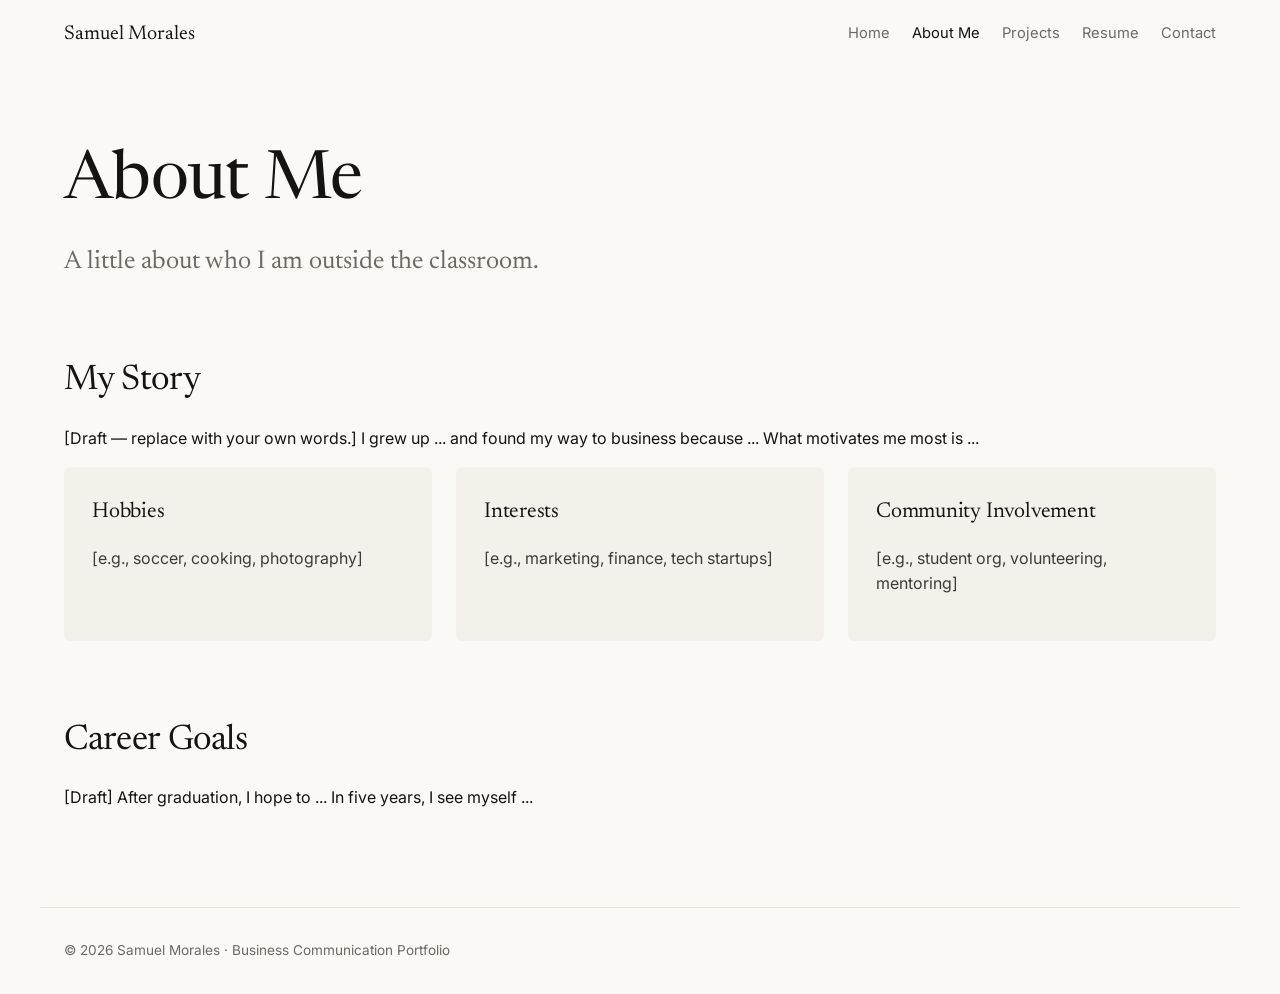
==== about.html @ d6291f50 "Restyle with warm editorial look and color-panel hero Co-Authored-By: Claude Opus 5.5 <noreply@anthr" ====
<!doctype html><html lang="en"><head><meta charset="utf-8"><meta name="viewport" content="width=device-width,initial-scale=1">
<title>About Me | Samuel Morales</title><link rel="preconnect" href="https://fonts.googleapis.com"><link href="https://fonts.googleapis.com/css2?family=Inter:wght@400;500;600&family=Newsreader:opsz,wght@6..72,400;6..72,500&display=swap" rel="stylesheet"><link rel="stylesheet" href="style.css"></head><body>
<header><nav><a class="brand" href="index.html">Samuel Morales</a><ul>
<li><a href="index.html">Home</a></li>
<li><a href="about.html" class="active">About Me</a></li>
<li><a href="projects.html">Projects</a></li>
<li><a href="resume.html">Resume</a></li>
<li><a href="contact.html">Contact</a></li>
</ul></nav></header><main>
<h1>About Me</h1>
<p class="lead">A little about who I am outside the classroom.</p>
<h2>My Story</h2>
<p>[Draft — replace with your own words.] I grew up ... and found my way to business because ... What motivates me most is ...</p>
<div class="grid">
<div class="card"><h3>Hobbies</h3><p>[e.g., soccer, cooking, photography]</p></div>
<div class="card"><h3>Interests</h3><p>[e.g., marketing, finance, tech startups]</p></div>
<div class="card"><h3>Community Involvement</h3><p>[e.g., student org, volunteering, mentoring]</p></div>
</div>
<h2>Career Goals</h2>
<p>[Draft] After graduation, I hope to ... In five years, I see myself ...</p>
</main><footer>© 2026 Samuel Morales · Business Communication Portfolio</footer></body></html>
---- style.css ----
:root{--bg:#faf9f5;--ink:#141413;--muted:#6b6a65;--line:#e4e1d8;--accent:#b0522c;--card:#f3f1ea;
--serif:"Newsreader",Georgia,"Times New Roman",serif;--sans:"Inter",system-ui,-apple-system,sans-serif}
*{box-sizing:border-box}
body{margin:0;font-family:var(--sans);background:var(--bg);color:var(--ink);line-height:1.6;-webkit-font-smoothing:antialiased}
a{color:inherit;text-underline-offset:3px}
header{position:sticky;top:0;background:rgba(250,249,245,.92);backdrop-filter:blur(8px);z-index:10}
nav{max-width:1200px;margin:auto;display:flex;flex-wrap:wrap;align-items:center;justify-content:space-between;padding:18px 24px;gap:12px}
.brand{font-family:var(--serif);font-size:1.25rem;text-decoration:none}
nav ul{list-style:none;display:flex;flex-wrap:wrap;gap:22px;margin:0;padding:0;font-size:.92rem}
nav ul a{text-decoration:none;color:var(--muted)}
nav ul a.active,nav ul a:hover{color:var(--ink)}
main{max-width:1200px;margin:auto;padding:24px 24px 80px}
h1,h2,h3{font-family:var(--serif);font-weight:400;letter-spacing:-.01em}
h1{font-size:clamp(2.4rem,6vw,4.2rem);line-height:1.05;margin:56px 0 16px}
h2{font-size:clamp(1.6rem,3vw,2.2rem);margin:72px 0 16px}
h3{font-size:1.35rem;margin:0 0 8px}
.lead,.prose{font-family:var(--serif);font-size:clamp(1.25rem,2.2vw,1.6rem);line-height:1.45;max-width:640px}
.prose{margin:72px auto}
.lead{color:var(--muted)}
.kicker{font-size:.8rem;letter-spacing:.12em;text-transform:uppercase;color:var(--muted)}
/* triptych hero */
.triptych{display:grid;grid-template-columns:1fr 1.15fr 1fr;gap:4px;margin:0 -24px;height:min(72vh,620px)}
.panel{position:relative;overflow:hidden;display:flex;align-items:flex-end;padding:28px;color:#f6f1e7}
.panel::after{content:"";position:absolute;inset:0;opacity:.18;mix-blend-mode:overlay;background-image:url("data:image/svg+xml,%3Csvg xmlns='http://www.w3.org/2000/svg' width='160' height='160'%3E%3Cfilter id='n'%3E%3CfeTurbulence type='fractalNoise' baseFrequency='.85' numOctaves='3'/%3E%3C/filter%3E%3Crect width='100%25' height='100%25' filter='url(%23n)'/%3E%3C/svg%3E")}
.p1{background:linear-gradient(170deg,#e8c55a,#d9a93c 70%,#8d7a5c)}
.p2{background:linear-gradient(180deg,#1d2a44 0%,#5a7fae 40%,#c7a6a0 68%,#e07a3a 80%,#2a1a17 100%);align-items:center;justify-content:center;text-align:center}
.p3{background:radial-gradient(120% 60% at 50% 110%,#a4552c,#3a2a22 55%,#1b1a19)}
.panel span{position:relative;z-index:1;font-size:.85rem;letter-spacing:.08em;text-transform:uppercase}
.p2 h1{position:relative;z-index:1;margin:0;color:#fbf6ec;font-size:clamp(2rem,4.5vw,3.6rem)}
.p2 p{position:relative;z-index:1;margin:10px 0 0;font-family:var(--serif);font-size:1.15rem;opacity:.9}
.photo{width:100%;max-width:340px;aspect-ratio:4/5;object-fit:cover;border-radius:4px;background:#e9e4d8}
.split{display:grid;grid-template-columns:340px 1fr;gap:56px;align-items:start}
.btn{display:inline-block;background:var(--ink);color:var(--bg);padding:12px 22px;border-radius:8px;text-decoration:none;font-weight:500;margin:8px 8px 0 0;font-size:.95rem}
.btn.ghost{background:transparent;color:var(--ink);border:1px solid var(--ink)}
.grid{display:grid;grid-template-columns:repeat(auto-fit,minmax(260px,1fr));gap:24px}
.card{background:var(--card);border-radius:6px;padding:28px}
.card p{color:#3d3c38}
.placeholder{display:flex;align-items:center;justify-content:center;aspect-ratio:16/9;border:1px dashed #c9c5ba;border-radius:4px;color:var(--muted);text-align:center;padding:16px;margin-bottom:16px;font-size:.92rem}
.tag{font-size:.75rem;letter-spacing:.12em;text-transform:uppercase;color:var(--accent)}
iframe.doc{width:100%;height:900px;border:1px solid var(--line);border-radius:6px;background:#fff}
footer{max-width:1200px;margin:auto;color:var(--muted);padding:32px 24px;border-top:1px solid var(--line);font-size:.85rem}
@media(max-width:760px){.triptych{grid-template-columns:1fr;height:auto}.p1,.p3{height:120px}.p2{height:380px}.split{grid-template-columns:1fr}}
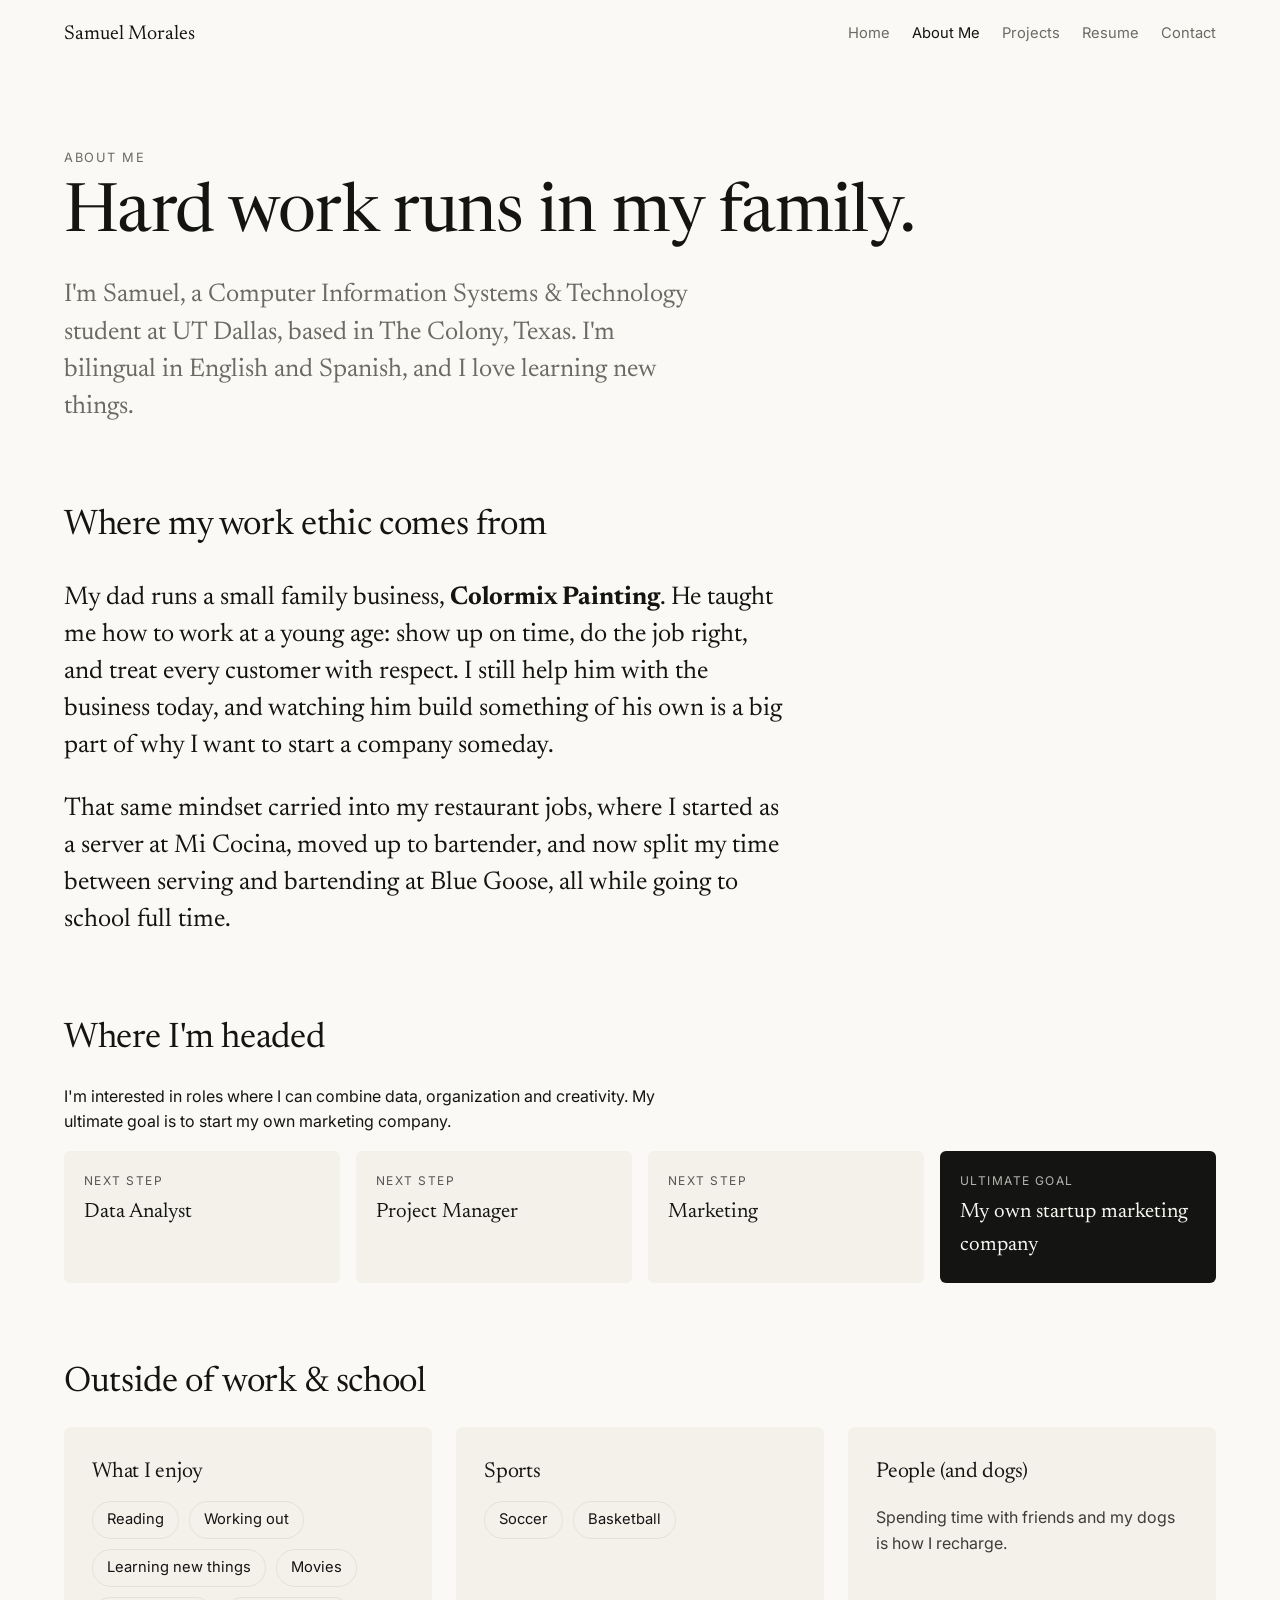
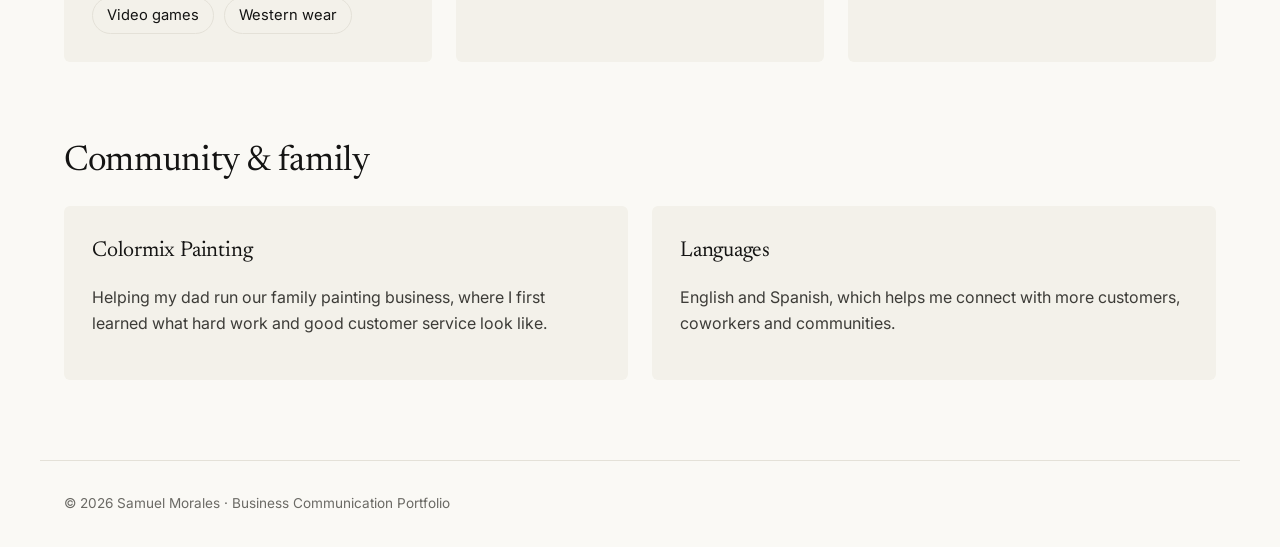
==== commit 1ba18a74: "Write About Me page Co-Authored-By: Claude Opus 5.5 <noreply@anthropic.com>" ====
--- a/about.html
+++ b/about.html
@@ -7,15 +7,35 @@
 <li><a href="resume.html">Resume</a></li>
 <li><a href="contact.html">Contact</a></li>
 </ul></nav></header><main>
-<h1>About Me</h1>
-<p class="lead">A little about who I am outside the classroom.</p>
-<h2>My Story</h2>
-<p>[Draft — replace with your own words.] I grew up ... and found my way to business because ... What motivates me most is ...</p>
+<p class="kicker" style="margin-top:56px">About me</p>
+<h1 style="margin-top:8px">Hard work runs in my family.</h1>
+<p class="lead">I'm Samuel, a Computer Information Systems &amp; Technology student at UT Dallas, based in The Colony, Texas. I'm bilingual in English and Spanish, and I love learning new things.</p>
+
+<h2>Where my work ethic comes from</h2>
+<div class="prose" style="margin:0;max-width:720px">
+<p>My dad runs a small family business, <strong>Colormix Painting</strong>. He taught me how to work at a young age: show up on time, do the job right, and treat every customer with respect. I still help him with the business today, and watching him build something of his own is a big part of why I want to start a company someday.</p>
+<p>That same mindset carried into my restaurant jobs, where I started as a server at Mi Cocina, moved up to bartender, and now split my time between serving and bartending at Blue Goose, all while going to school full time.</p>
+</div>
+
+<h2>Where I'm headed</h2>
+<p style="max-width:640px">I'm interested in roles where I can combine data, organization and creativity. My ultimate goal is to start my own marketing company.</p>
+<div class="path">
+<div><small>Next step</small><b>Data Analyst</b></div>
+<div><small>Next step</small><b>Project Manager</b></div>
+<div><small>Next step</small><b>Marketing</b></div>
+<div class="goal"><small>Ultimate goal</small><b>My own startup marketing company</b></div>
+</div>
+
+<h2>Outside of work &amp; school</h2>
 <div class="grid">
-<div class="card"><h3>Hobbies</h3><p>[e.g., soccer, cooking, photography]</p></div>
-<div class="card"><h3>Interests</h3><p>[e.g., marketing, finance, tech startups]</p></div>
-<div class="card"><h3>Community Involvement</h3><p>[e.g., student org, volunteering, mentoring]</p></div>
+<div class="card"><h3>What I enjoy</h3><div class="tags"><span>Reading</span><span>Working out</span><span>Learning new things</span><span>Movies</span><span>Video games</span><span>Western wear</span></div></div>
+<div class="card"><h3>Sports</h3><div class="tags"><span>Soccer</span><span>Basketball</span></div></div>
+<div class="card"><h3>People (and dogs)</h3><p>Spending time with friends and my dogs is how I recharge.</p></div>
 </div>
-<h2>Career Goals</h2>
-<p>[Draft] After graduation, I hope to ... In five years, I see myself ...</p>
+
+<h2>Community &amp; family</h2>
+<div class="grid">
+<div class="card"><h3>Colormix Painting</h3><p>Helping my dad run our family painting business, where I first learned what hard work and good customer service look like.</p></div>
+<div class="card"><h3>Languages</h3><p>English and Spanish, which helps me connect with more customers, coworkers and communities.</p></div>
+</div>
 </main><footer>© 2026 Samuel Morales · Business Communication Portfolio</footer></body></html>
--- a/style.css
+++ b/style.css
@@ -40,3 +40,41 @@
 iframe.doc{width:100%;height:900px;border:1px solid var(--line);border-radius:6px;background:#fff}
 footer{max-width:1200px;margin:auto;color:var(--muted);padding:32px 24px;border-top:1px solid var(--line);font-size:.85rem}
 @media(max-width:760px){.triptych{grid-template-columns:1fr;height:auto}.p1,.p3{height:120px}.p2{height:380px}.split{grid-template-columns:1fr}}
+.project{padding:56px 0;border-top:1px solid var(--line)}
+.project:first-of-type{border-top:0}
+.project-head{display:grid;grid-template-columns:1fr 1fr;gap:40px;align-items:end;margin-bottom:28px}
+.project-head h2{margin:6px 0 0}
+.slides{display:flex;gap:16px;overflow-x:auto;scroll-snap-type:x mandatory;padding-bottom:12px}
+.slides img{flex:0 0 min(78%,560px);scroll-snap-align:start;border-radius:6px;border:1px solid var(--line);aspect-ratio:16/9;object-fit:cover}
+.reflect{display:grid;grid-template-columns:repeat(auto-fit,minmax(240px,1fr));gap:24px;margin-top:28px}
+.reflect h3{font-size:1.1rem}
+.reflect p{margin:0;color:#3d3c38}
+.todo{color:var(--accent)}
+@media(max-width:760px){.project-head{grid-template-columns:1fr;gap:8px}}
+.docs{display:grid;grid-template-columns:1fr 1fr;gap:24px}
+.docs figure{margin:0}
+.docs img{width:100%;border:1px solid var(--line);border-radius:6px;box-shadow:0 8px 24px rgba(20,20,19,.06);background:#fff}
+.docs figcaption{font-size:.85rem;color:var(--muted);margin-top:8px}
+@media(max-width:760px){.docs{grid-template-columns:1fr}}
+.stats{display:grid;grid-template-columns:repeat(auto-fit,minmax(160px,1fr));gap:16px;margin:8px 0 28px}
+.stat{background:var(--card);border-radius:6px;padding:20px}
+.stat b{display:block;font-family:var(--serif);font-weight:400;font-size:2rem;line-height:1.1}
+.stat span{font-size:.85rem;color:var(--muted)}
+.shots{display:grid;grid-template-columns:repeat(3,1fr);gap:20px}
+.shots figure{margin:0}
+.shots img{width:100%;border-radius:6px;border:1px solid var(--line)}
+.shots figcaption{font-size:.85rem;color:var(--muted);margin-top:6px}
+@media(max-width:760px){.shots{grid-template-columns:1fr}}
+.timeline{list-style:none;margin:0 0 32px;padding:0;display:grid;grid-template-columns:repeat(auto-fit,minmax(200px,1fr));gap:0;border-top:2px solid var(--ink)}
+.timeline li{padding:14px 18px 0 0;position:relative}
+.timeline li::before{content:"";position:absolute;top:-7px;left:0;width:12px;height:12px;border-radius:50%;background:var(--bg);border:2px solid var(--ink)}
+.timeline .when{font-size:.8rem;letter-spacing:.08em;text-transform:uppercase;color:var(--muted);display:block;margin-top:6px}
+.timeline b{font-family:var(--serif);font-weight:400;font-size:1.2rem;display:block}
+.timeline li.gap::before{border-style:dashed;border-color:var(--muted)}
+.tags{display:flex;flex-wrap:wrap;gap:10px;margin-top:12px}
+.tags span{background:var(--card);border:1px solid var(--line);border-radius:999px;padding:6px 14px;font-size:.92rem}
+.path{display:grid;grid-template-columns:repeat(auto-fit,minmax(180px,1fr));gap:16px;margin-top:16px}
+.path div{background:var(--card);border-radius:6px;padding:20px}
+.path div.goal{background:var(--ink);color:var(--bg)}
+.path small{display:block;font-size:.75rem;letter-spacing:.12em;text-transform:uppercase;opacity:.7;margin-bottom:6px}
+.path b{font-family:var(--serif);font-weight:400;font-size:1.3rem}
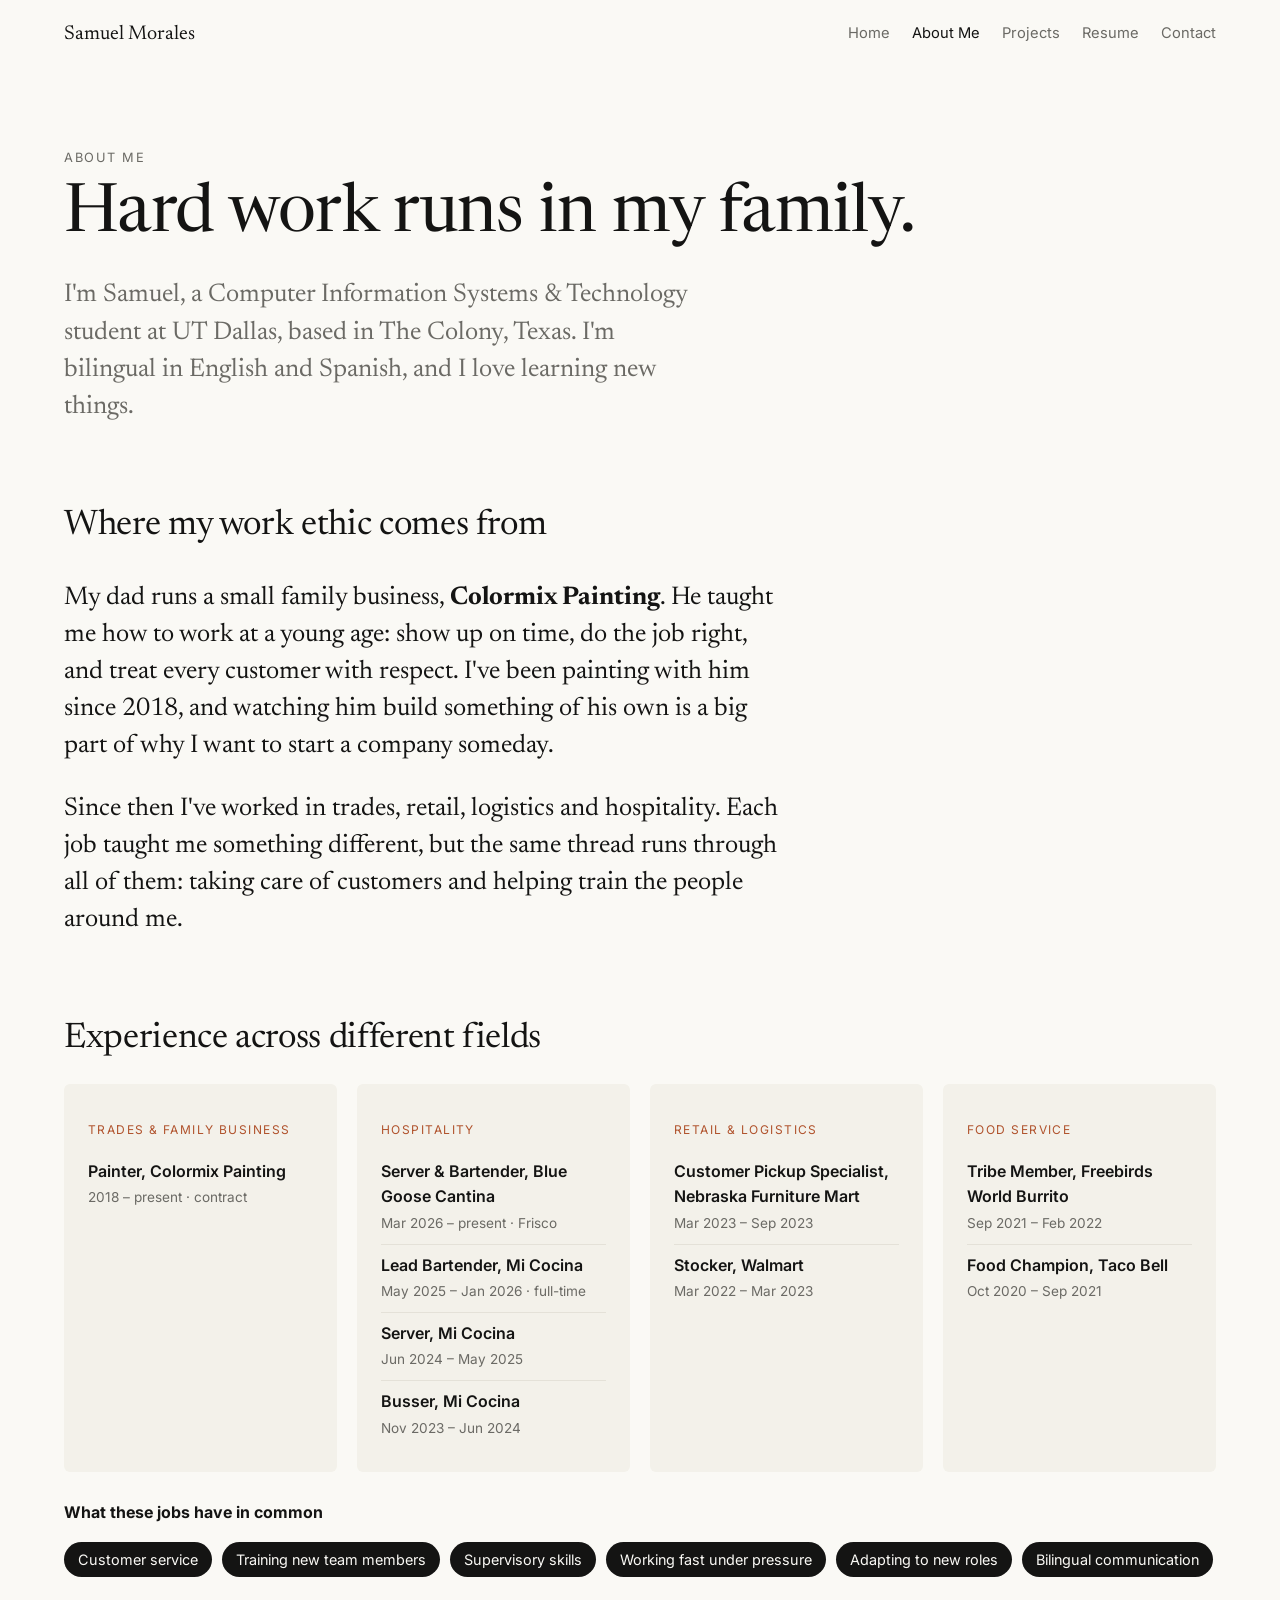
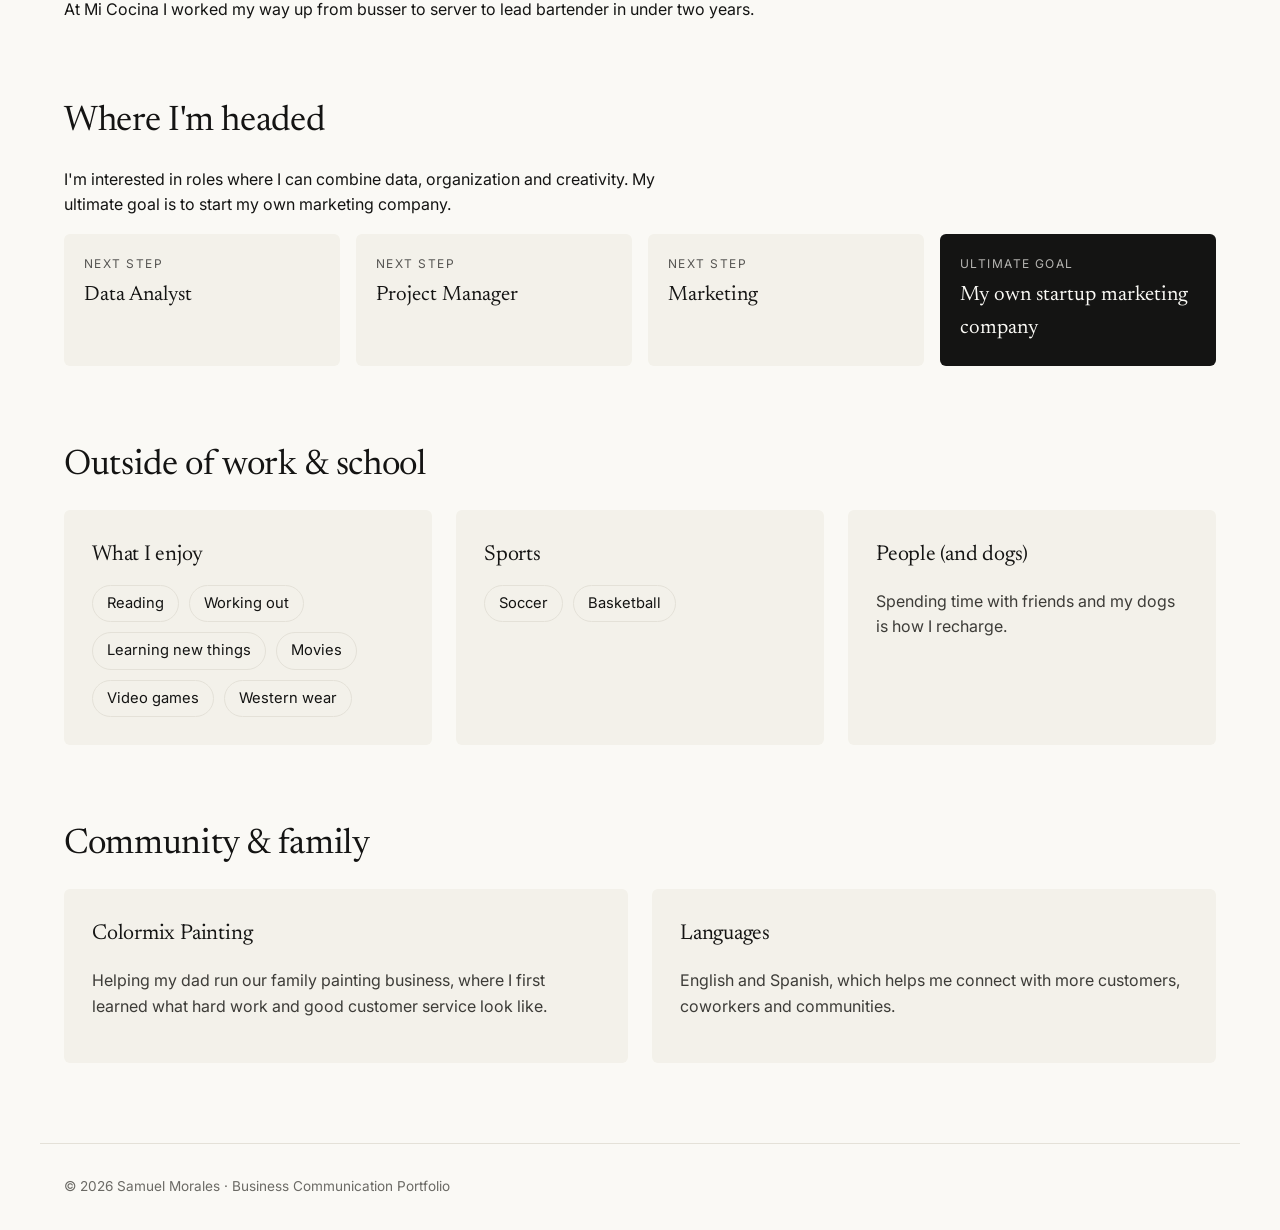
==== commit cf738af0: "About Me: show experience across fields from LinkedIn; align timeline dates Co-Authored-By: Claude O" ====
--- a/about.html
+++ b/about.html
@@ -13,9 +13,33 @@
 
 <h2>Where my work ethic comes from</h2>
 <div class="prose" style="margin:0;max-width:720px">
-<p>My dad runs a small family business, <strong>Colormix Painting</strong>. He taught me how to work at a young age: show up on time, do the job right, and treat every customer with respect. I still help him with the business today, and watching him build something of his own is a big part of why I want to start a company someday.</p>
-<p>That same mindset carried into my restaurant jobs, where I started as a server at Mi Cocina, moved up to bartender, and now split my time between serving and bartending at Blue Goose, all while going to school full time.</p>
+<p>My dad runs a small family business, <strong>Colormix Painting</strong>. He taught me how to work at a young age: show up on time, do the job right, and treat every customer with respect. I've been painting with him since 2018, and watching him build something of his own is a big part of why I want to start a company someday.</p>
+<p>Since then I've worked in trades, retail, logistics and hospitality. Each job taught me something different, but the same thread runs through all of them: taking care of customers and helping train the people around me.</p>
 </div>
+
+<h2>Experience across different fields</h2>
+<div class="fields">
+<div class="field"><p class="tag">Trades &amp; family business</p><ul>
+<li><b>Painter, Colormix Painting</b><span>2018 – present · contract</span></li>
+</ul></div>
+<div class="field"><p class="tag">Hospitality</p><ul>
+<li><b>Server &amp; Bartender, Blue Goose Cantina</b><span>Mar 2026 – present · Frisco</span></li>
+<li><b>Lead Bartender, Mi Cocina</b><span>May 2025 – Jan 2026 · full-time</span></li>
+<li><b>Server, Mi Cocina</b><span>Jun 2024 – May 2025</span></li>
+<li><b>Busser, Mi Cocina</b><span>Nov 2023 – Jun 2024</span></li>
+</ul></div>
+<div class="field"><p class="tag">Retail &amp; logistics</p><ul>
+<li><b>Customer Pickup Specialist, Nebraska Furniture Mart</b><span>Mar 2023 – Sep 2023</span></li>
+<li><b>Stocker, Walmart</b><span>Mar 2022 – Mar 2023</span></li>
+</ul></div>
+<div class="field"><p class="tag">Food service</p><ul>
+<li><b>Tribe Member, Freebirds World Burrito</b><span>Sep 2021 – Feb 2022</span></li>
+<li><b>Food Champion, Taco Bell</b><span>Oct 2020 – Sep 2021</span></li>
+</ul></div>
+</div>
+<p style="margin-top:28px"><strong>What these jobs have in common</strong></p>
+<div class="skills"><span>Customer service</span><span>Training new team members</span><span>Supervisory skills</span><span>Working fast under pressure</span><span>Adapting to new roles</span><span>Bilingual communication</span></div>
+<p style="margin-top:20px">At Mi Cocina I worked my way up from busser to server to lead bartender in under two years.</p>
 
 <h2>Where I'm headed</h2>
 <p style="max-width:640px">I'm interested in roles where I can combine data, organization and creativity. My ultimate goal is to start my own marketing company.</p>
--- a/style.css
+++ b/style.css
@@ -78,3 +78,12 @@
 .path div.goal{background:var(--ink);color:var(--bg)}
 .path small{display:block;font-size:.75rem;letter-spacing:.12em;text-transform:uppercase;opacity:.7;margin-bottom:6px}
 .path b{font-family:var(--serif);font-weight:400;font-size:1.3rem}
+.fields{display:grid;grid-template-columns:repeat(auto-fit,minmax(250px,1fr));gap:20px;margin-top:16px}
+.field{background:var(--card);border-radius:6px;padding:24px}
+.field ul{list-style:none;margin:10px 0 0;padding:0}
+.field li{padding:8px 0;border-top:1px solid var(--line)}
+.field li:first-child{border-top:0}
+.field li b{font-weight:600;display:block}
+.field li span{font-size:.85rem;color:var(--muted)}
+.skills{display:flex;flex-wrap:wrap;gap:10px;margin-top:16px}
+.skills span{background:var(--ink);color:var(--bg);border-radius:999px;padding:6px 14px;font-size:.9rem}
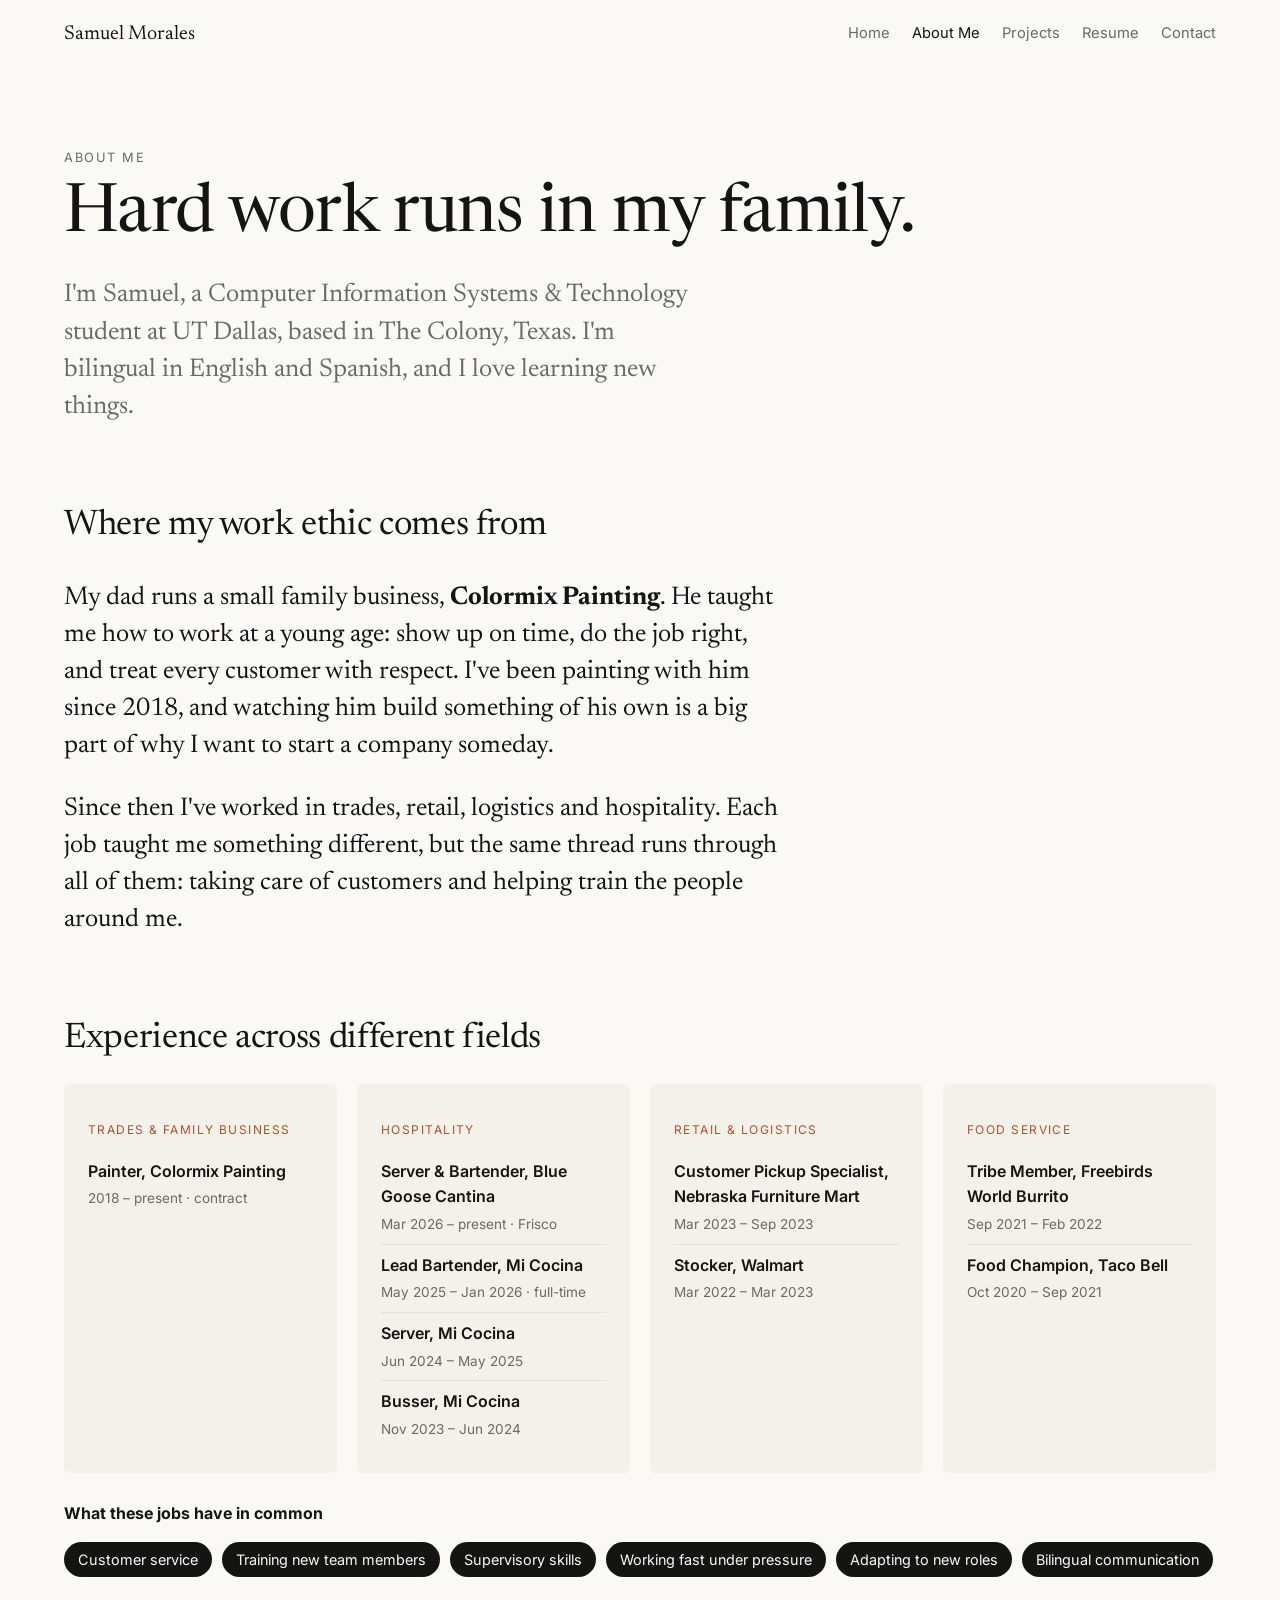
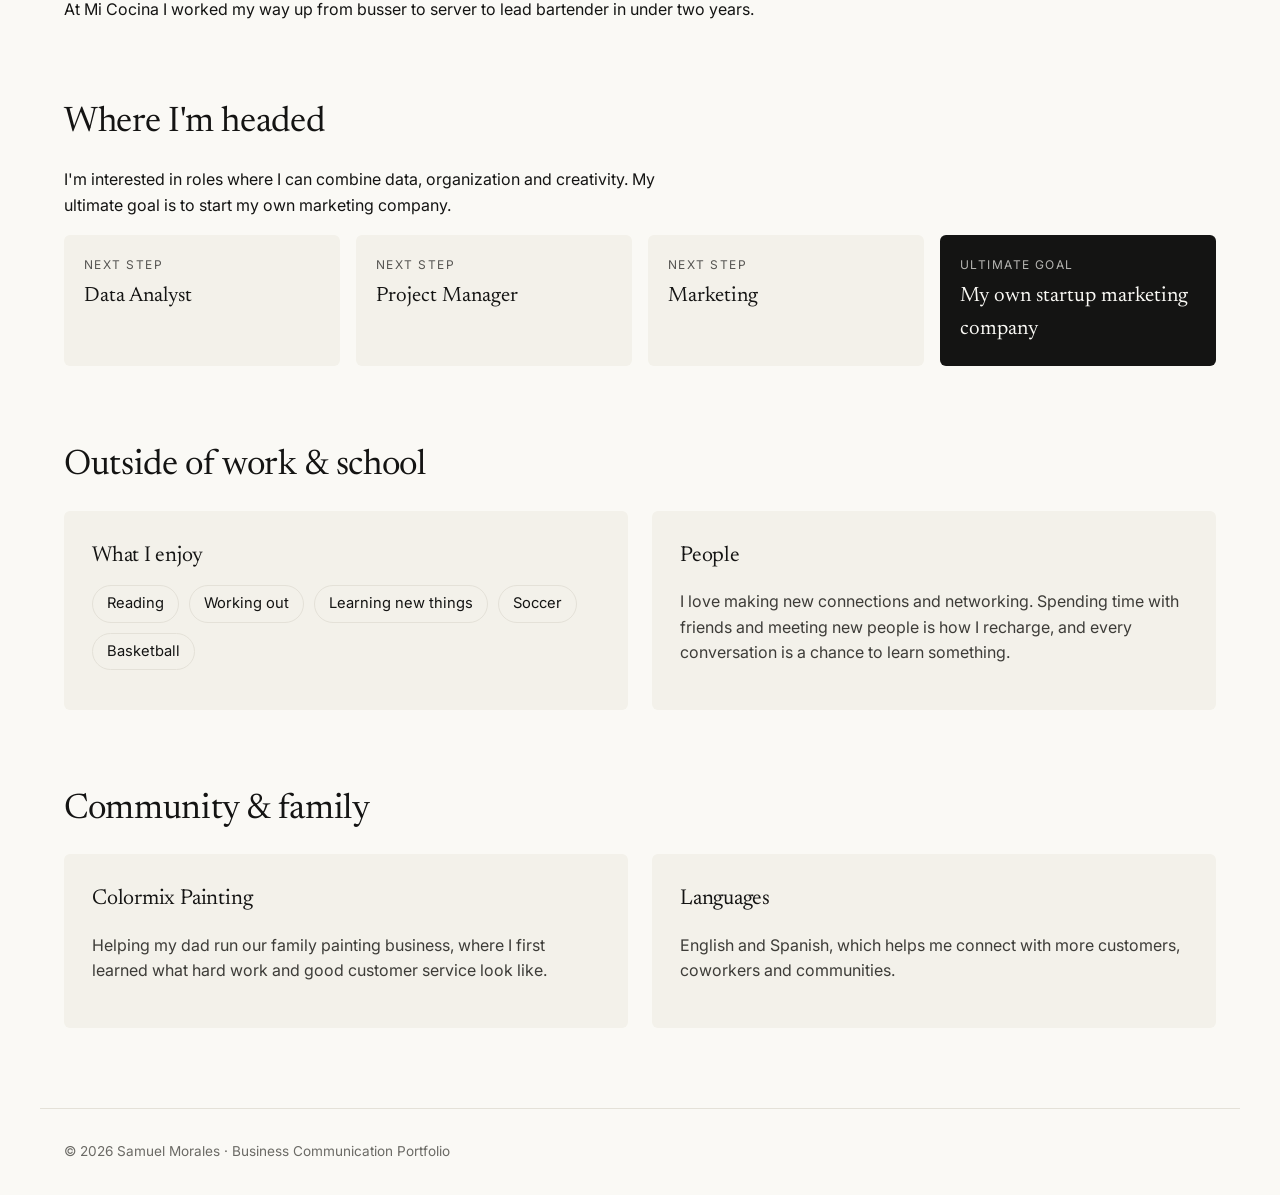
==== commit 012e6fd4: "About Me: spacing under job titles, merge sports into interests, networking Co-Authored-By: Claude O" ====
--- a/about.html
+++ b/about.html
@@ -52,9 +52,8 @@
 
 <h2>Outside of work &amp; school</h2>
 <div class="grid">
-<div class="card"><h3>What I enjoy</h3><div class="tags"><span>Reading</span><span>Working out</span><span>Learning new things</span><span>Movies</span><span>Video games</span><span>Western wear</span></div></div>
-<div class="card"><h3>Sports</h3><div class="tags"><span>Soccer</span><span>Basketball</span></div></div>
-<div class="card"><h3>People (and dogs)</h3><p>Spending time with friends and my dogs is how I recharge.</p></div>
+<div class="card"><h3>What I enjoy</h3><div class="tags"><span>Reading</span><span>Working out</span><span>Learning new things</span><span>Soccer</span><span>Basketball</span></div></div>
+<div class="card"><h3>People</h3><p>I love making new connections and networking. Spending time with friends and meeting new people is how I recharge, and every conversation is a chance to learn something.</p></div>
 </div>
 
 <h2>Community &amp; family</h2>
--- a/style.css
+++ b/style.css
@@ -87,3 +87,4 @@
 .field li span{font-size:.85rem;color:var(--muted)}
 .skills{display:flex;flex-wrap:wrap;gap:10px;margin-top:16px}
 .skills span{background:var(--ink);color:var(--bg);border-radius:999px;padding:6px 14px;font-size:.9rem}
+.field li span{display:block;margin-top:4px}
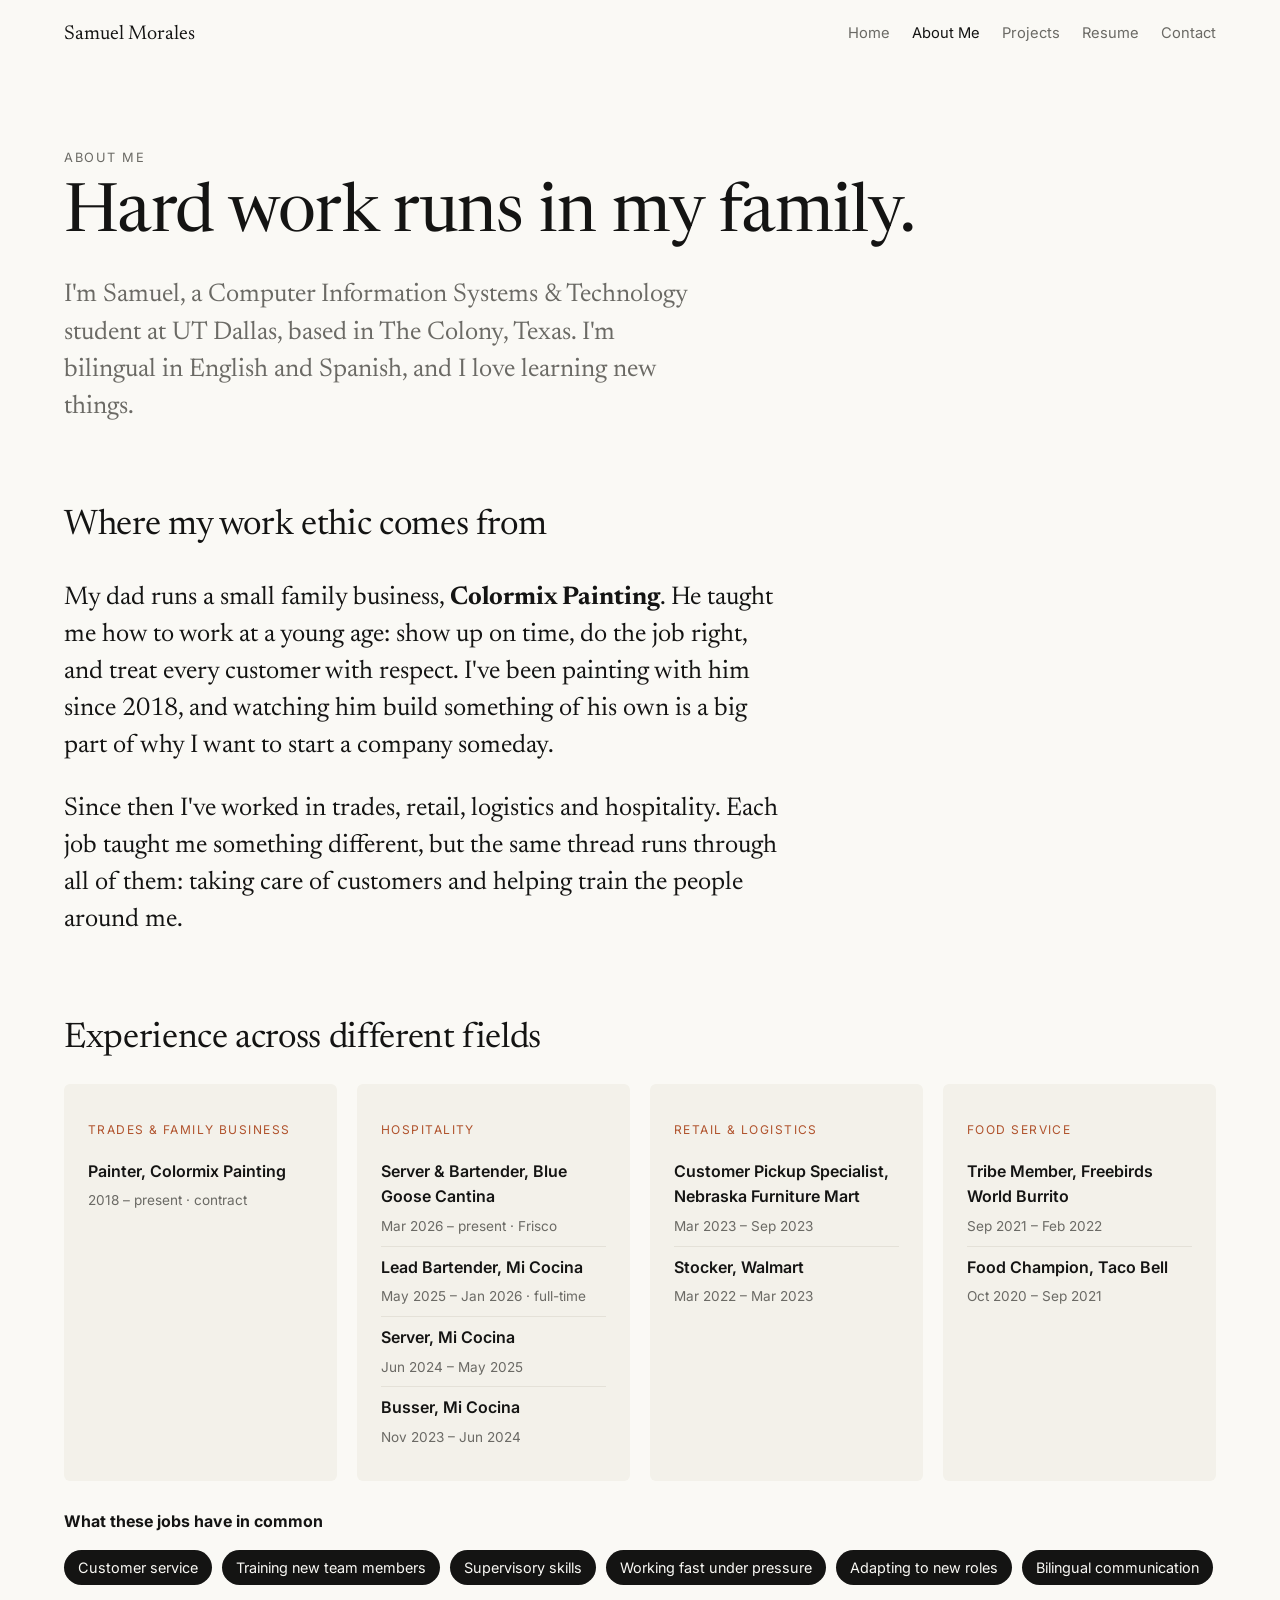
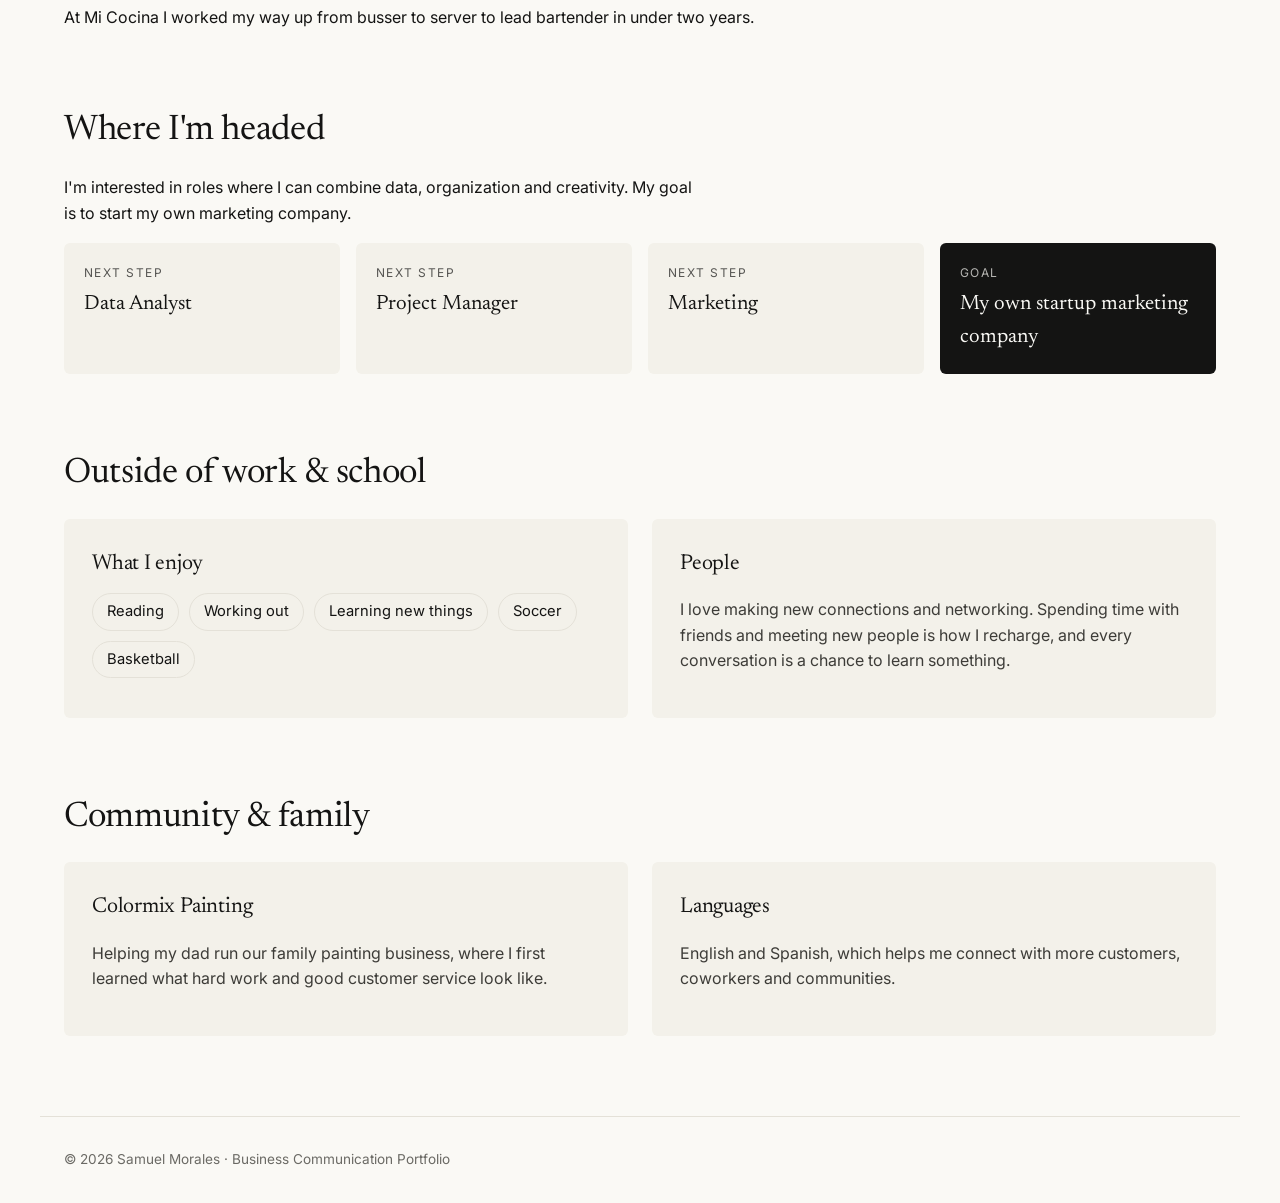
==== commit 7b99cd60: "Rename ultimate goal to goal; refresh stylesheet so spacing shows Co-Authored-By: Claude Opus 5.5 <n" ====
--- a/about.html
+++ b/about.html
@@ -1,5 +1,5 @@
 <!doctype html><html lang="en"><head><meta charset="utf-8"><meta name="viewport" content="width=device-width,initial-scale=1">
-<title>About Me | Samuel Morales</title><link rel="preconnect" href="https://fonts.googleapis.com"><link href="https://fonts.googleapis.com/css2?family=Inter:wght@400;500;600&family=Newsreader:opsz,wght@6..72,400;6..72,500&display=swap" rel="stylesheet"><link rel="stylesheet" href="style.css"></head><body>
+<title>About Me | Samuel Morales</title><link rel="preconnect" href="https://fonts.googleapis.com"><link href="https://fonts.googleapis.com/css2?family=Inter:wght@400;500;600&family=Newsreader:opsz,wght@6..72,400;6..72,500&display=swap" rel="stylesheet"><link rel="stylesheet" href="style.css?v=1794824903"></head><body>
 <header><nav><a class="brand" href="index.html">Samuel Morales</a><ul>
 <li><a href="index.html">Home</a></li>
 <li><a href="about.html" class="active">About Me</a></li>
@@ -42,12 +42,12 @@
 <p style="margin-top:20px">At Mi Cocina I worked my way up from busser to server to lead bartender in under two years.</p>
 
 <h2>Where I'm headed</h2>
-<p style="max-width:640px">I'm interested in roles where I can combine data, organization and creativity. My ultimate goal is to start my own marketing company.</p>
+<p style="max-width:640px">I'm interested in roles where I can combine data, organization and creativity. My goal is to start my own marketing company.</p>
 <div class="path">
 <div><small>Next step</small><b>Data Analyst</b></div>
 <div><small>Next step</small><b>Project Manager</b></div>
 <div><small>Next step</small><b>Marketing</b></div>
-<div class="goal"><small>Ultimate goal</small><b>My own startup marketing company</b></div>
+<div class="goal"><small>Goal</small><b>My own startup marketing company</b></div>
 </div>
 
 <h2>Outside of work &amp; school</h2>
--- a/style.css
+++ b/style.css
@@ -87,4 +87,4 @@
 .field li span{font-size:.85rem;color:var(--muted)}
 .skills{display:flex;flex-wrap:wrap;gap:10px;margin-top:16px}
 .skills span{background:var(--ink);color:var(--bg);border-radius:999px;padding:6px 14px;font-size:.9rem}
-.field li span{display:block;margin-top:4px}
+.field li span{display:block;margin-top:6px}
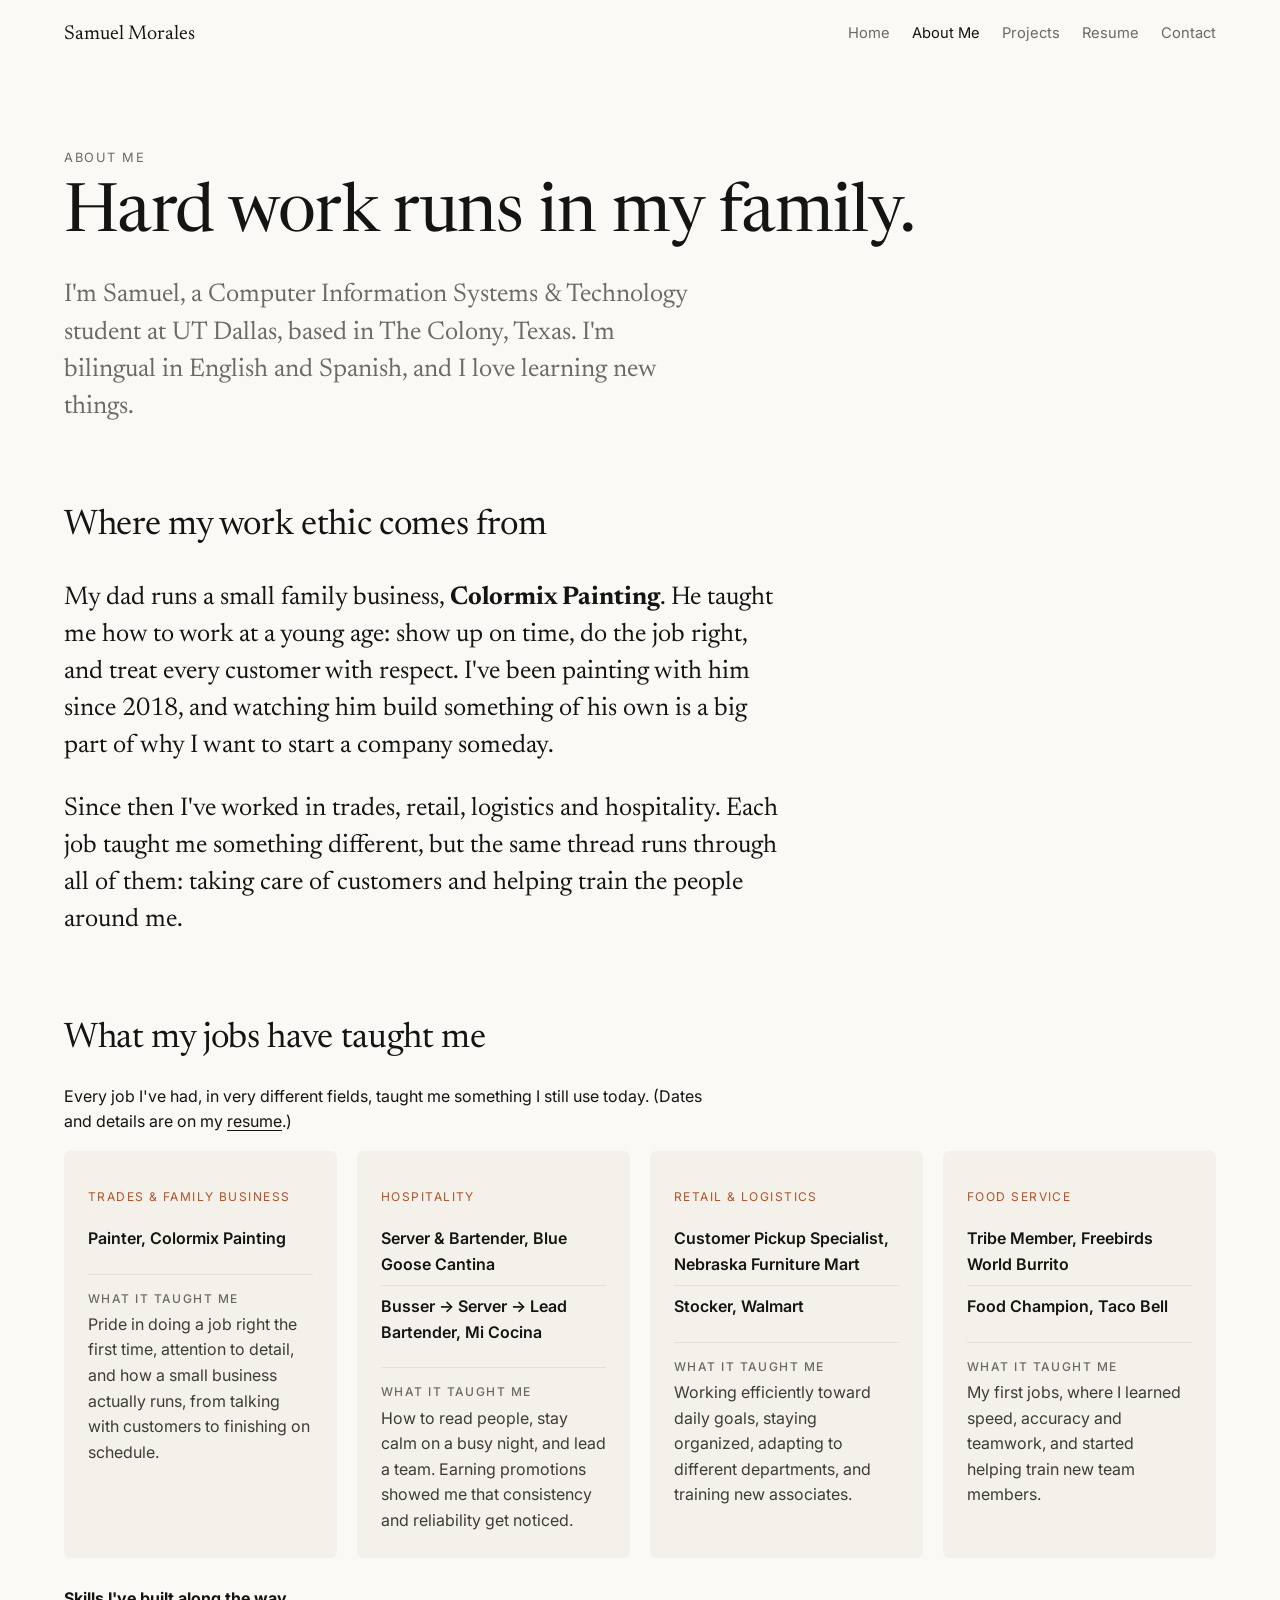
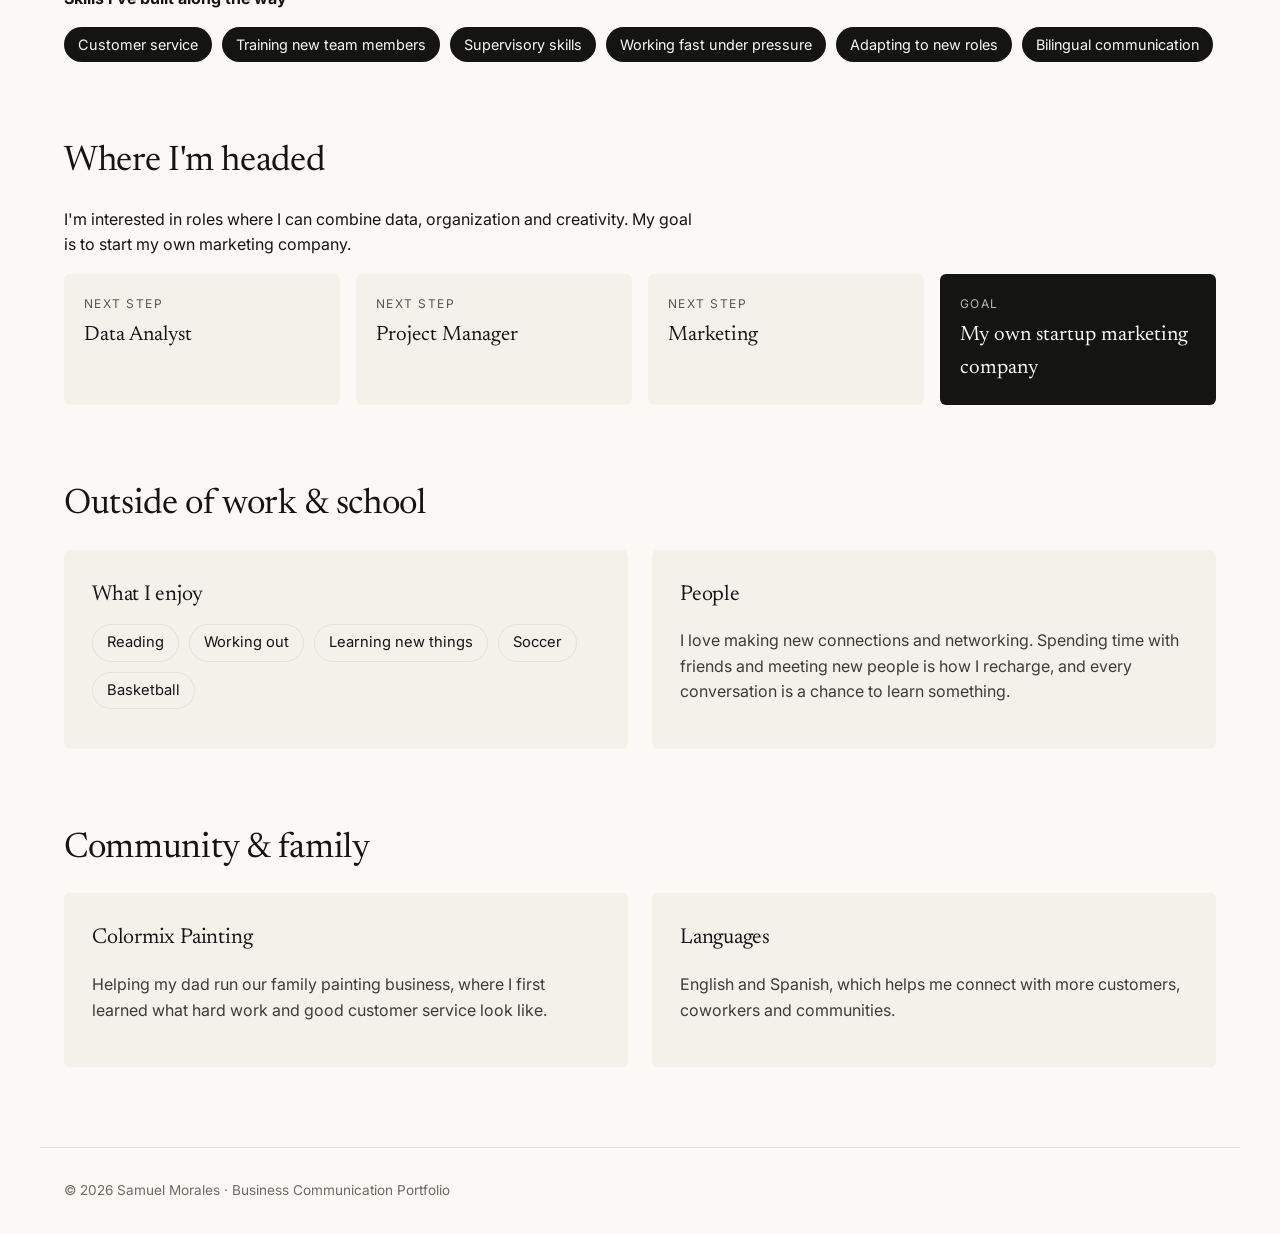
==== commit fa2f6ce5: "Move job dates to Resume page; About Me focuses on lessons learned Co-Authored-By: Claude Opus 5.5 <" ====
--- a/about.html
+++ b/about.html
@@ -1,5 +1,5 @@
 <!doctype html><html lang="en"><head><meta charset="utf-8"><meta name="viewport" content="width=device-width,initial-scale=1">
-<title>About Me | Samuel Morales</title><link rel="preconnect" href="https://fonts.googleapis.com"><link href="https://fonts.googleapis.com/css2?family=Inter:wght@400;500;600&family=Newsreader:opsz,wght@6..72,400;6..72,500&display=swap" rel="stylesheet"><link rel="stylesheet" href="style.css?v=1794824903"></head><body>
+<title>About Me | Samuel Morales</title><link rel="preconnect" href="https://fonts.googleapis.com"><link href="https://fonts.googleapis.com/css2?family=Inter:wght@400;500;600&family=Newsreader:opsz,wght@6..72,400;6..72,500&display=swap" rel="stylesheet"><link rel="stylesheet" href="style.css?v=1794825120"></head><body>
 <header><nav><a class="brand" href="index.html">Samuel Morales</a><ul>
 <li><a href="index.html">Home</a></li>
 <li><a href="about.html" class="active">About Me</a></li>
@@ -17,29 +17,27 @@
 <p>Since then I've worked in trades, retail, logistics and hospitality. Each job taught me something different, but the same thread runs through all of them: taking care of customers and helping train the people around me.</p>
 </div>
 
-<h2>Experience across different fields</h2>
+<h2>What my jobs have taught me</h2>
+<p style="max-width:640px">Every job I've had, in very different fields, taught me something I still use today. (Dates and details are on my <a href="resume.html">resume</a>.)</p>
 <div class="fields">
 <div class="field"><p class="tag">Trades &amp; family business</p><ul>
-<li><b>Painter, Colormix Painting</b><span>2018 – present · contract</span></li>
-</ul></div>
+<li><b>Painter, Colormix Painting</b></li>
+</ul><p class="learned"><b>What it taught me</b>Pride in doing a job right the first time, attention to detail, and how a small business actually runs, from talking with customers to finishing on schedule.</p></div>
 <div class="field"><p class="tag">Hospitality</p><ul>
-<li><b>Server &amp; Bartender, Blue Goose Cantina</b><span>Mar 2026 – present · Frisco</span></li>
-<li><b>Lead Bartender, Mi Cocina</b><span>May 2025 – Jan 2026 · full-time</span></li>
-<li><b>Server, Mi Cocina</b><span>Jun 2024 – May 2025</span></li>
-<li><b>Busser, Mi Cocina</b><span>Nov 2023 – Jun 2024</span></li>
-</ul></div>
+<li><b>Server &amp; Bartender, Blue Goose Cantina</b></li>
+<li><b>Busser → Server → Lead Bartender, Mi Cocina</b></li>
+</ul><p class="learned"><b>What it taught me</b>How to read people, stay calm on a busy night, and lead a team. Earning promotions showed me that consistency and reliability get noticed.</p></div>
 <div class="field"><p class="tag">Retail &amp; logistics</p><ul>
-<li><b>Customer Pickup Specialist, Nebraska Furniture Mart</b><span>Mar 2023 – Sep 2023</span></li>
-<li><b>Stocker, Walmart</b><span>Mar 2022 – Mar 2023</span></li>
-</ul></div>
+<li><b>Customer Pickup Specialist, Nebraska Furniture Mart</b></li>
+<li><b>Stocker, Walmart</b></li>
+</ul><p class="learned"><b>What it taught me</b>Working efficiently toward daily goals, staying organized, adapting to different departments, and training new associates.</p></div>
 <div class="field"><p class="tag">Food service</p><ul>
-<li><b>Tribe Member, Freebirds World Burrito</b><span>Sep 2021 – Feb 2022</span></li>
-<li><b>Food Champion, Taco Bell</b><span>Oct 2020 – Sep 2021</span></li>
-</ul></div>
+<li><b>Tribe Member, Freebirds World Burrito</b></li>
+<li><b>Food Champion, Taco Bell</b></li>
+</ul><p class="learned"><b>What it taught me</b>My first jobs, where I learned speed, accuracy and teamwork, and started helping train new team members.</p></div>
 </div>
-<p style="margin-top:28px"><strong>What these jobs have in common</strong></p>
+<p style="margin-top:28px"><strong>Skills I've built along the way</strong></p>
 <div class="skills"><span>Customer service</span><span>Training new team members</span><span>Supervisory skills</span><span>Working fast under pressure</span><span>Adapting to new roles</span><span>Bilingual communication</span></div>
-<p style="margin-top:20px">At Mi Cocina I worked my way up from busser to server to lead bartender in under two years.</p>
 
 <h2>Where I'm headed</h2>
 <p style="max-width:640px">I'm interested in roles where I can combine data, organization and creativity. My goal is to start my own marketing company.</p>
--- a/style.css
+++ b/style.css
@@ -88,3 +88,12 @@
 .skills{display:flex;flex-wrap:wrap;gap:10px;margin-top:16px}
 .skills span{background:var(--ink);color:var(--bg);border-radius:999px;padding:6px 14px;font-size:.9rem}
 .field li span{display:block;margin-top:6px}
+.field .learned{margin:14px 0 0;padding-top:14px;border-top:1px solid var(--line);color:#3d3c38}
+.field .learned b{display:block;font-size:.75rem;letter-spacing:.12em;text-transform:uppercase;color:var(--muted);font-weight:500;margin-bottom:4px}
+.jobs{list-style:none;margin:16px 0 0;padding:0;max-width:820px}
+.jobs li{display:grid;grid-template-columns:1fr auto;gap:4px 24px;padding:16px 0;border-top:1px solid var(--line)}
+.jobs li:last-child{border-bottom:1px solid var(--line)}
+.jobs b{font-weight:600}
+.jobs .co{color:var(--muted);grid-column:1}
+.jobs .dt{grid-column:2;grid-row:1/span 2;color:var(--muted);font-size:.9rem;text-align:right;white-space:nowrap}
+@media(max-width:560px){.jobs li{grid-template-columns:1fr}.jobs .dt{grid-column:1;grid-row:auto;text-align:left}}
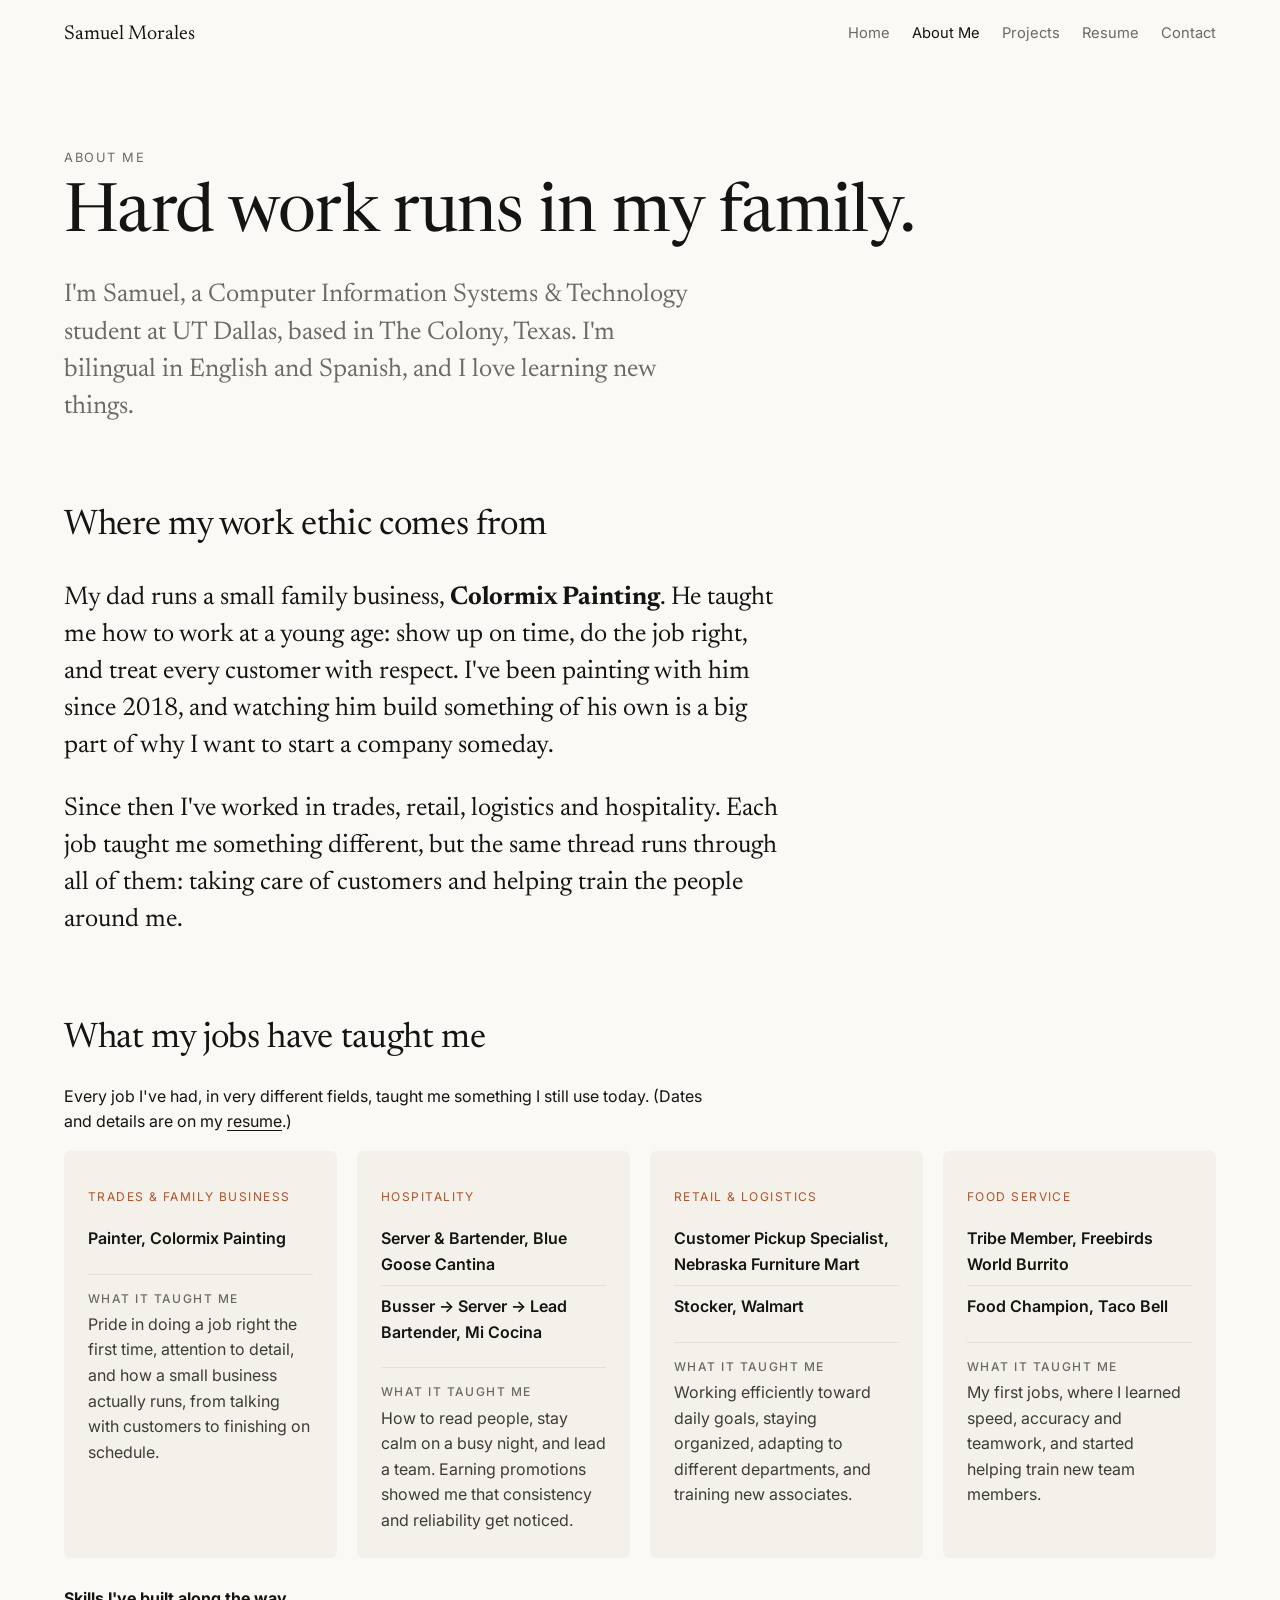
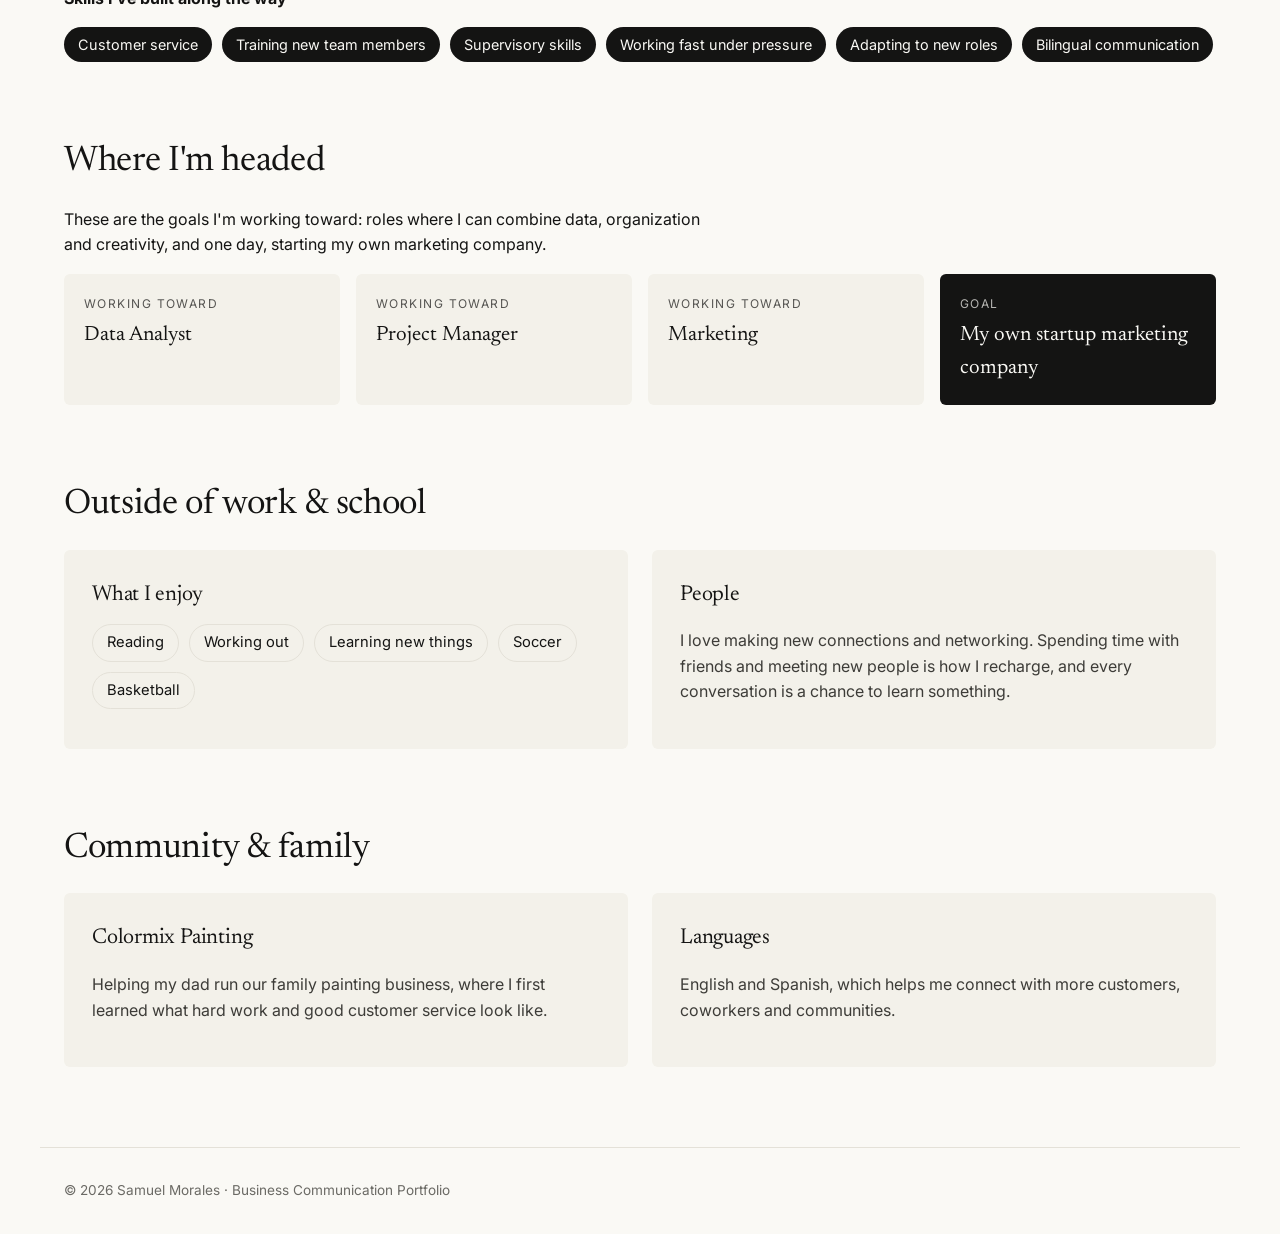
==== commit e8e67e01: "About Me: frame career roles as goals I'm working toward Co-Authored-By: Claude Opus 5.5 <noreply@an" ====
--- a/about.html
+++ b/about.html
@@ -40,11 +40,11 @@
 <div class="skills"><span>Customer service</span><span>Training new team members</span><span>Supervisory skills</span><span>Working fast under pressure</span><span>Adapting to new roles</span><span>Bilingual communication</span></div>
 
 <h2>Where I'm headed</h2>
-<p style="max-width:640px">I'm interested in roles where I can combine data, organization and creativity. My goal is to start my own marketing company.</p>
+<p style="max-width:640px">These are the goals I'm working toward: roles where I can combine data, organization and creativity, and one day, starting my own marketing company.</p>
 <div class="path">
-<div><small>Next step</small><b>Data Analyst</b></div>
-<div><small>Next step</small><b>Project Manager</b></div>
-<div><small>Next step</small><b>Marketing</b></div>
+<div><small>Working toward</small><b>Data Analyst</b></div>
+<div><small>Working toward</small><b>Project Manager</b></div>
+<div><small>Working toward</small><b>Marketing</b></div>
 <div class="goal"><small>Goal</small><b>My own startup marketing company</b></div>
 </div>
 
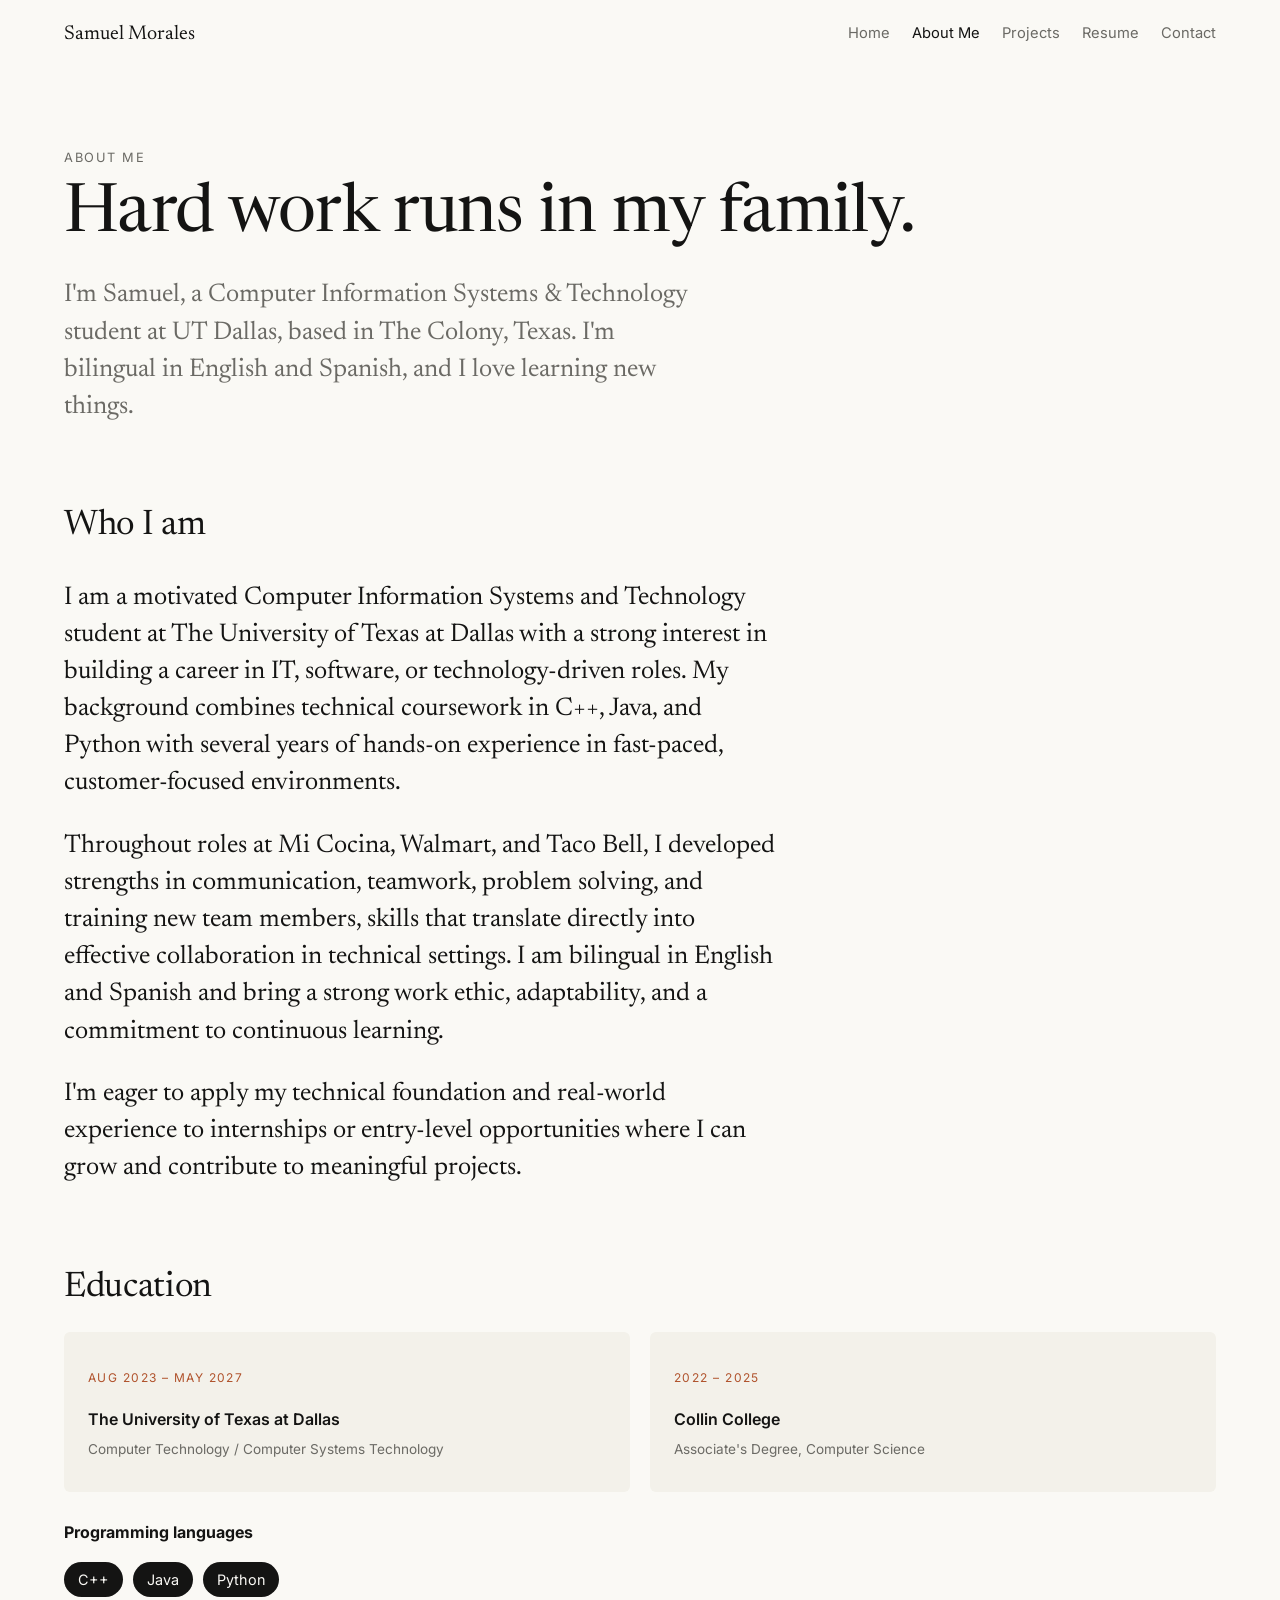
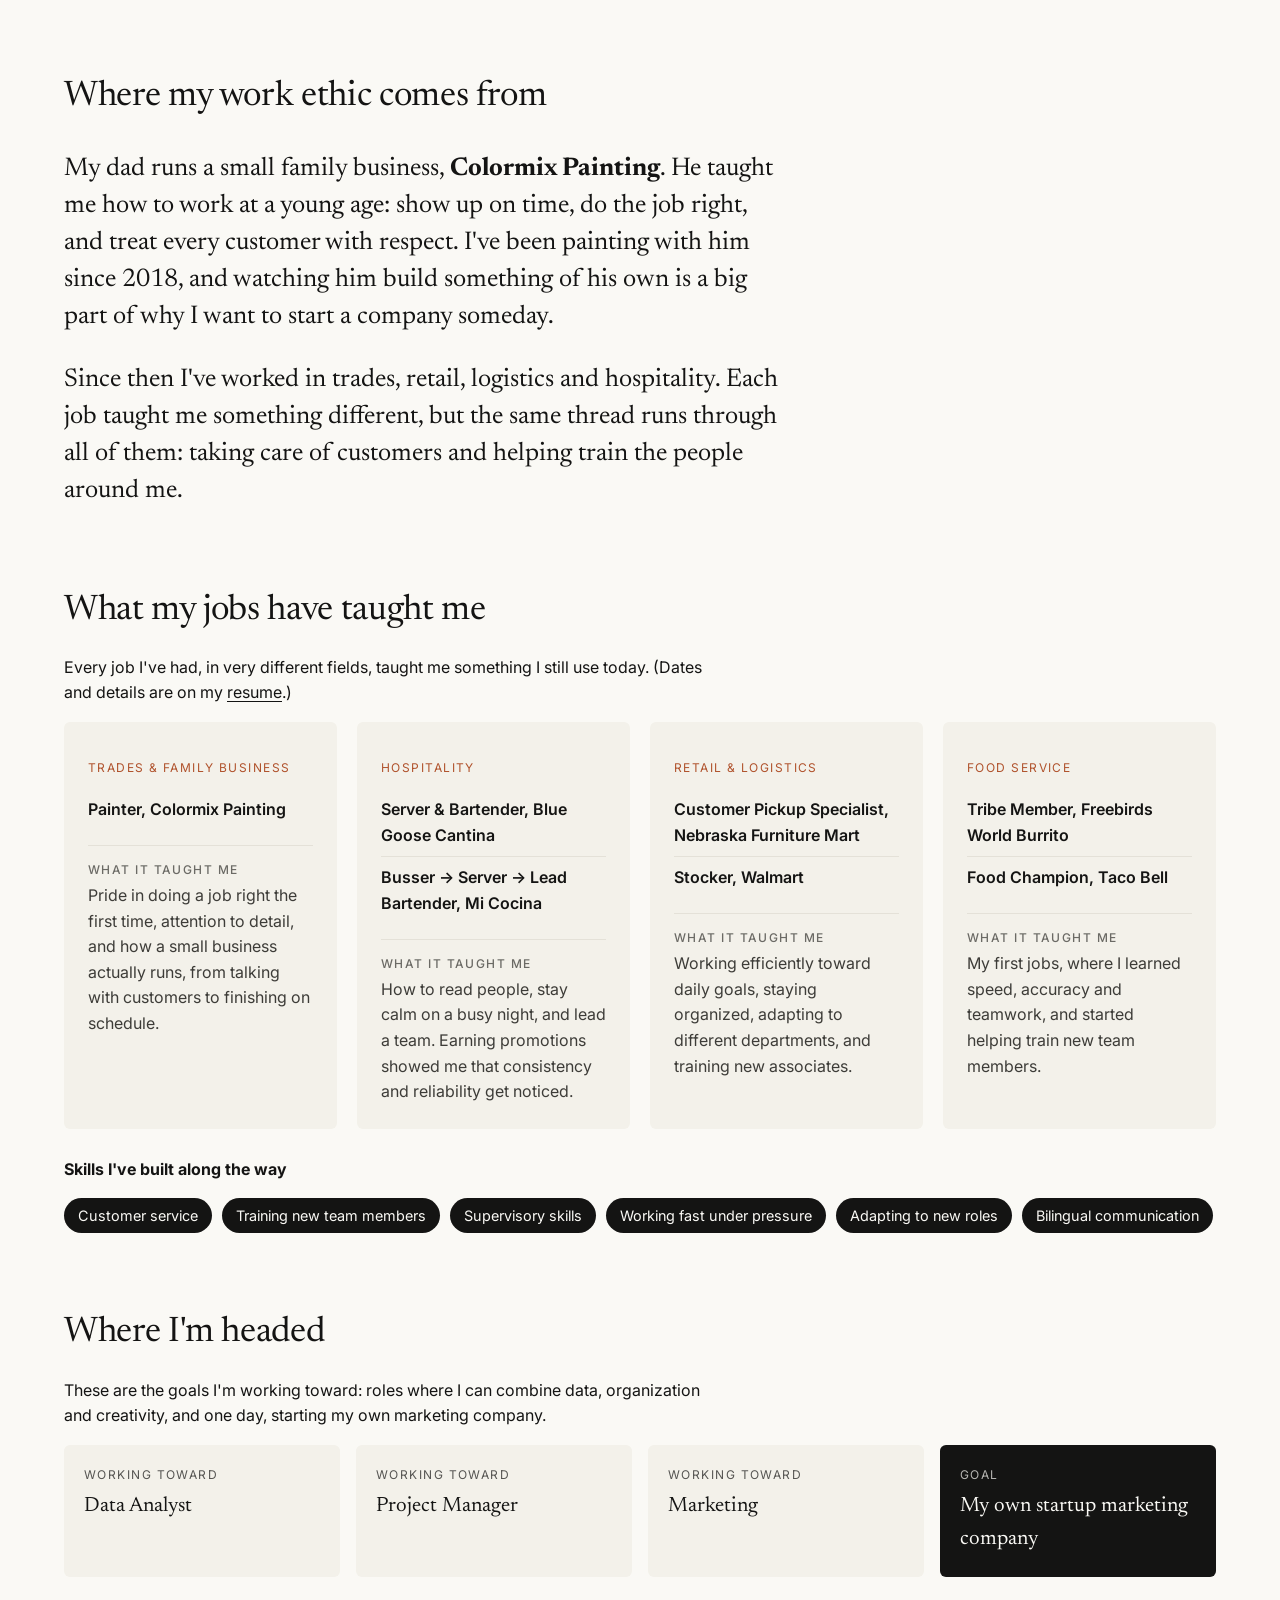
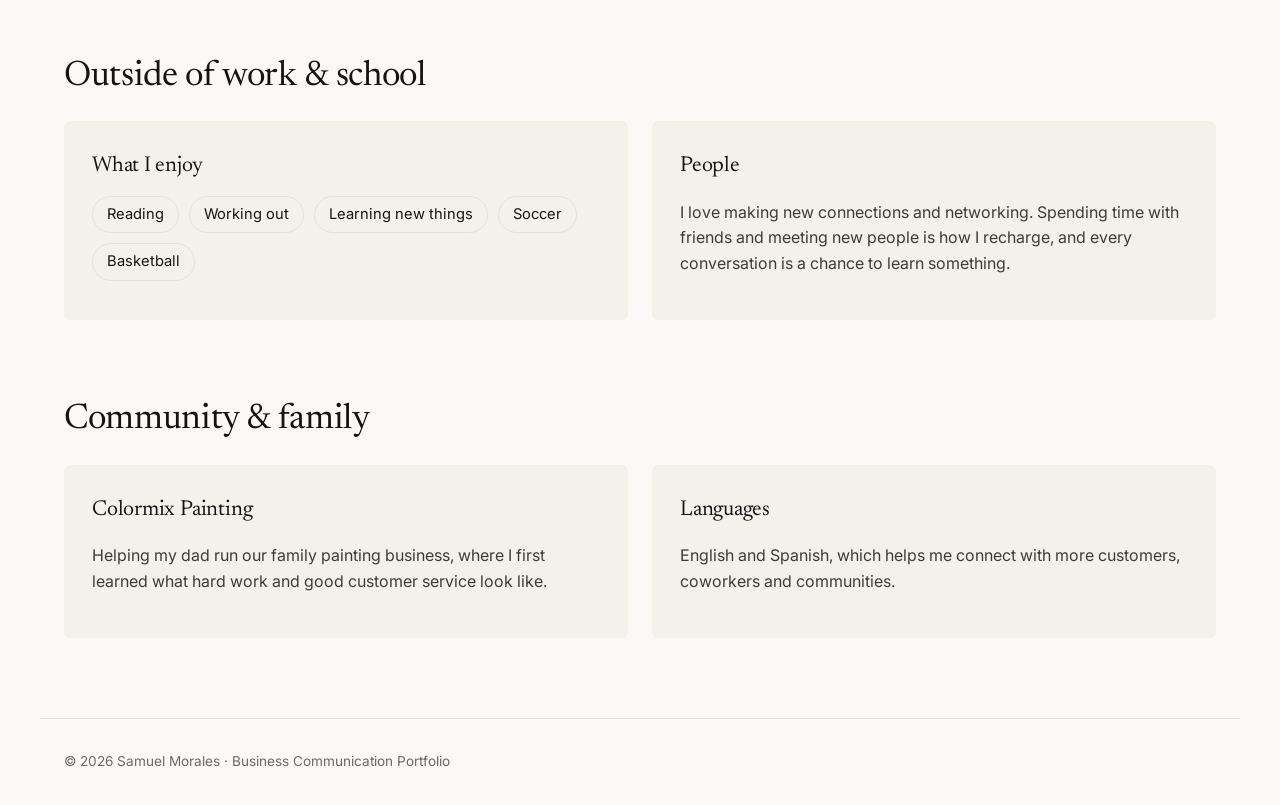
==== commit 1dea6b40: "About Me: add bio, education and programming languages Co-Authored-By: Claude Opus 5.5 <noreply@anth" ====
--- a/about.html
+++ b/about.html
@@ -10,6 +10,25 @@
 <p class="kicker" style="margin-top:56px">About me</p>
 <h1 style="margin-top:8px">Hard work runs in my family.</h1>
 <p class="lead">I'm Samuel, a Computer Information Systems &amp; Technology student at UT Dallas, based in The Colony, Texas. I'm bilingual in English and Spanish, and I love learning new things.</p>
+
+<h2>Who I am</h2>
+<div class="prose" style="margin:0;max-width:720px">
+<p>I am a motivated Computer Information Systems and Technology student at The University of Texas at Dallas with a strong interest in building a career in IT, software, or technology-driven roles. My background combines technical coursework in C++, Java, and Python with several years of hands-on experience in fast-paced, customer-focused environments.</p>
+<p>Throughout roles at Mi Cocina, Walmart, and Taco Bell, I developed strengths in communication, teamwork, problem solving, and training new team members, skills that translate directly into effective collaboration in technical settings. I am bilingual in English and Spanish and bring a strong work ethic, adaptability, and a commitment to continuous learning.</p>
+<p>I'm eager to apply my technical foundation and real-world experience to internships or entry-level opportunities where I can grow and contribute to meaningful projects.</p>
+</div>
+
+<h2>Education</h2>
+<div class="fields">
+<div class="field"><p class="tag">Aug 2023 – May 2027</p><ul>
+<li><b>The University of Texas at Dallas</b><span>Computer Technology / Computer Systems Technology</span></li>
+</ul></div>
+<div class="field"><p class="tag">2022 – 2025</p><ul>
+<li><b>Collin College</b><span>Associate's Degree, Computer Science</span></li>
+</ul></div>
+</div>
+<p style="margin-top:28px"><strong>Programming languages</strong></p>
+<div class="skills"><span>C++</span><span>Java</span><span>Python</span></div>
 
 <h2>Where my work ethic comes from</h2>
 <div class="prose" style="margin:0;max-width:720px">
